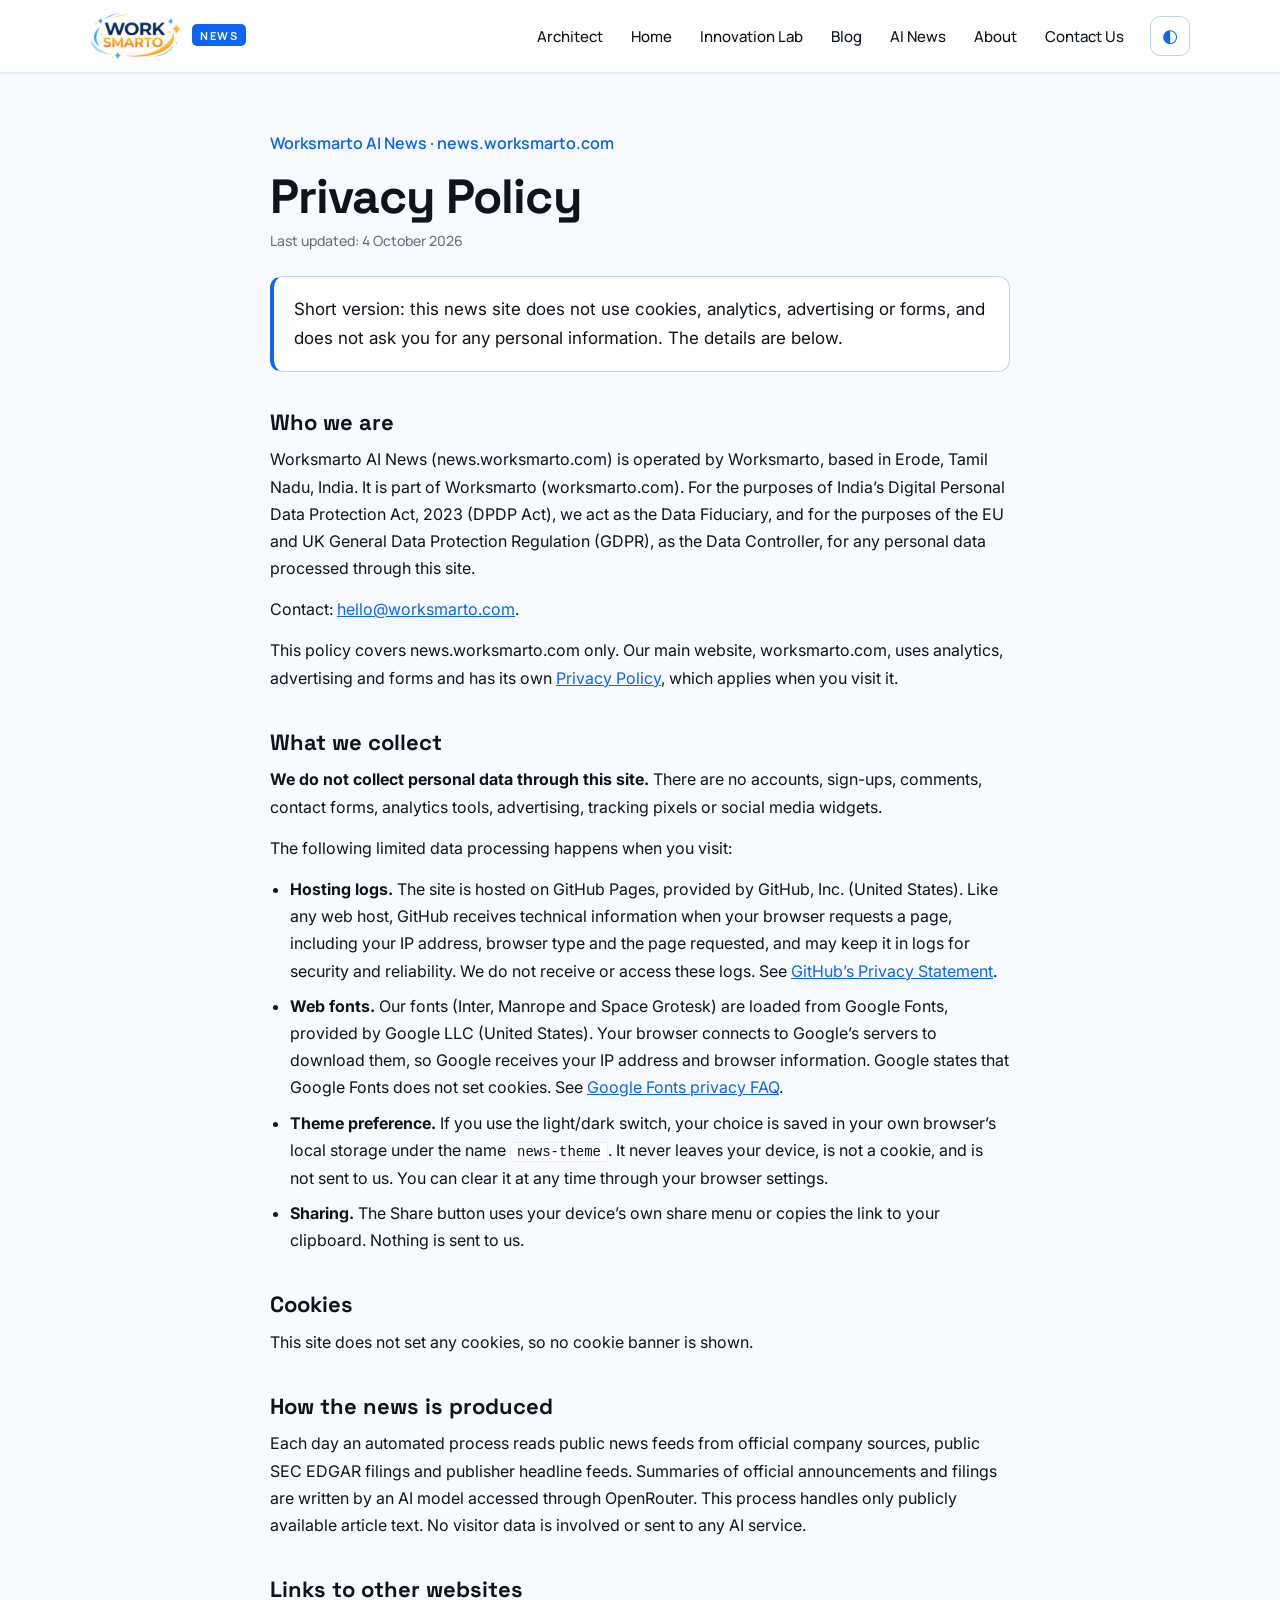
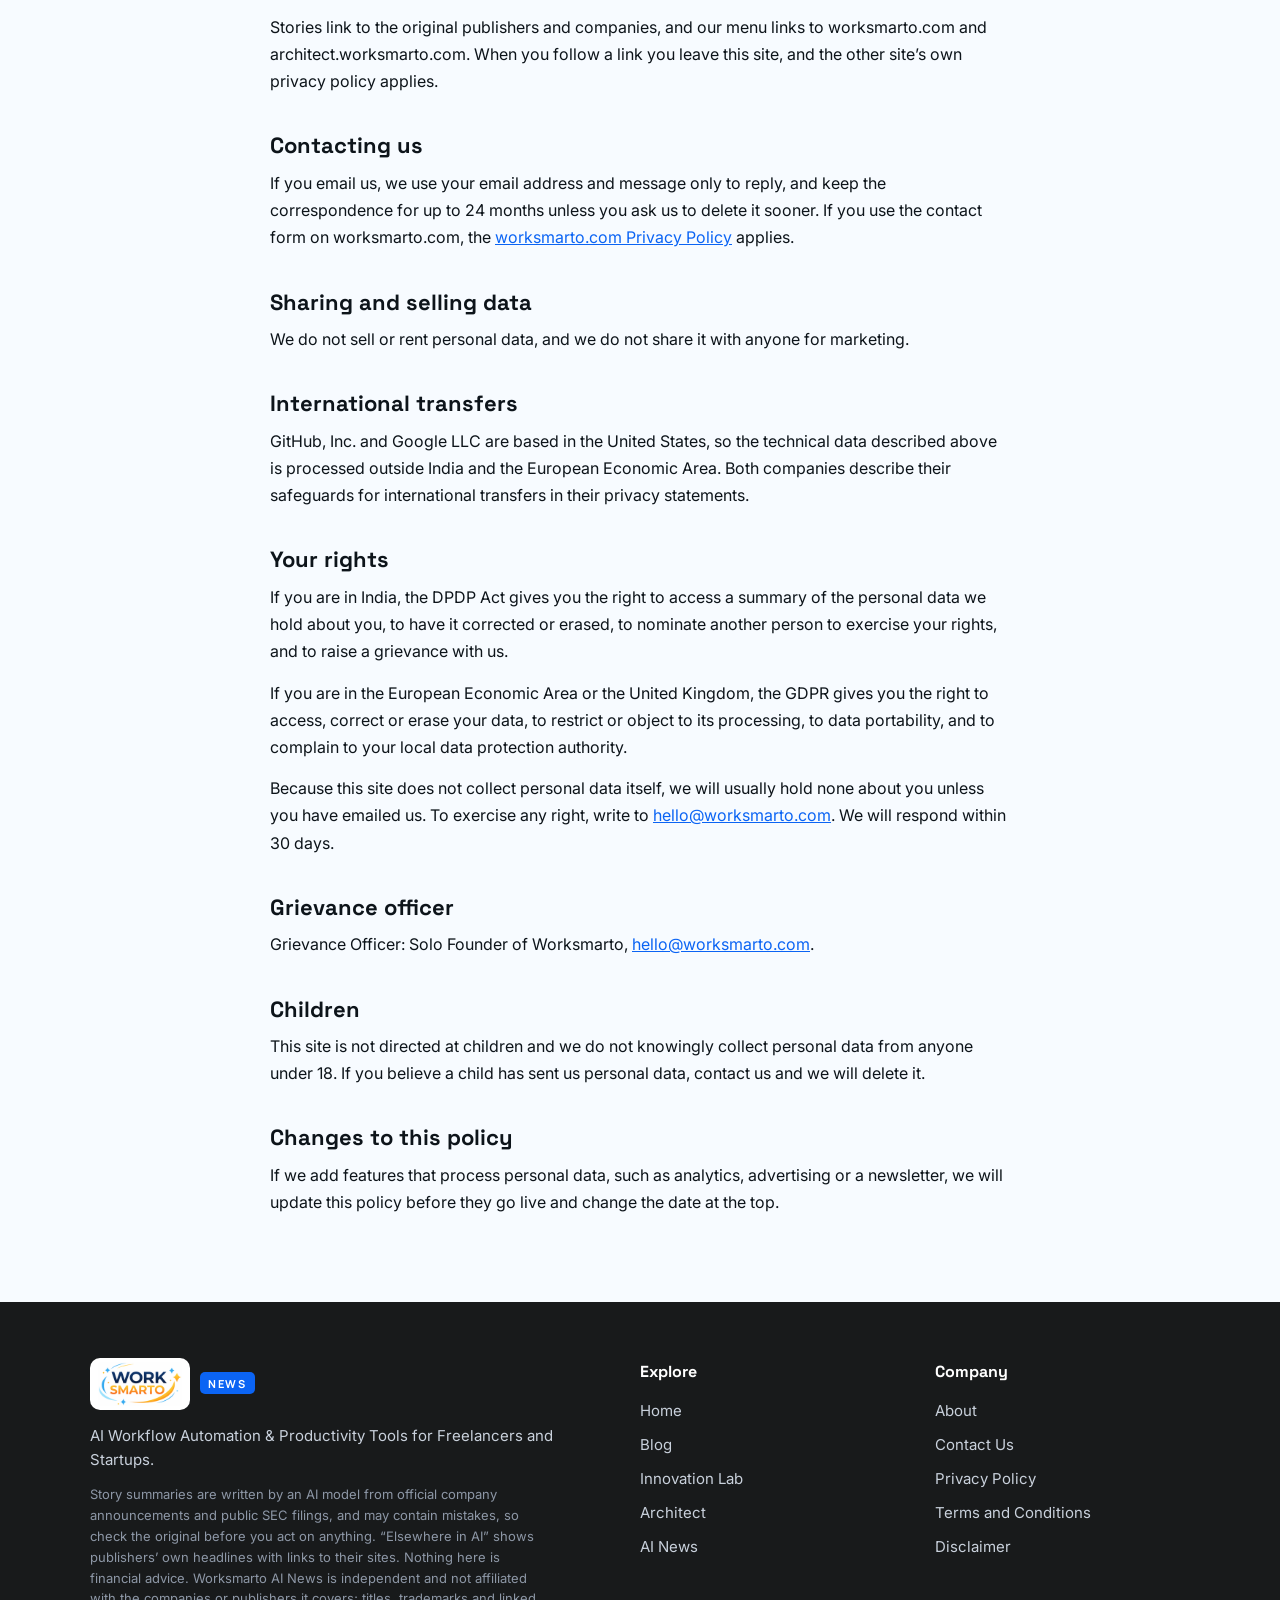
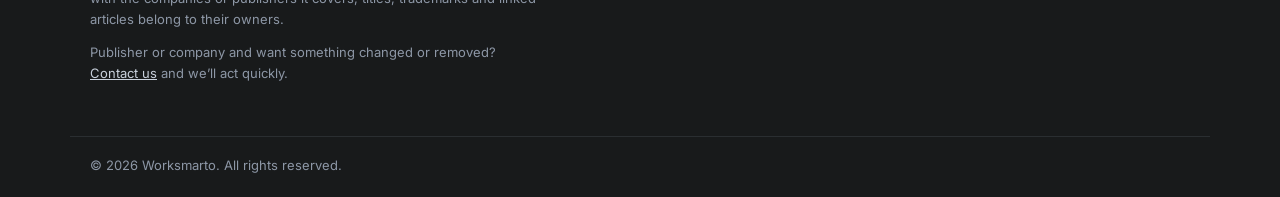
==== privacy.html @ 808a9f5a "Add Privacy Policy and Terms for news.worksmarto.com - privacy.html: site sets no cookies and has no" ====
<!DOCTYPE html>
<html lang="en">
<head>
<meta charset="UTF-8">
<meta name="viewport" content="width=device-width, initial-scale=1, viewport-fit=cover">
<title>Privacy Policy — Worksmarto AI News</title>
<meta name="description" content="How Worksmarto AI News (news.worksmarto.com) handles data: no cookies, no analytics, no advertising.">
<meta name="theme-color" content="#0B64F4">
<link rel="canonical" href="https://news.worksmarto.com/privacy.html">
<link rel="icon" type="image/png" href="assets/logo.png">
<link rel="apple-touch-icon" href="assets/logo.png">
<link rel="preconnect" href="https://fonts.googleapis.com">
<link rel="preconnect" href="https://fonts.gstatic.com" crossorigin>
<link href="https://fonts.googleapis.com/css2?family=Inter:wght@400;500;600&family=Manrope:wght@500;700&family=Space+Grotesk:wght@500;700&display=swap" rel="stylesheet">
<link rel="stylesheet" href="assets/style.css">
</head>
<body>
<a class="skip" href="#content">Skip to content</a>

<header class="top">
  <div class="wrap top-in">
    <a class="logo" href="./" aria-label="Worksmarto AI News home">
      <img class="logo-mark" src="assets/logo-wordmark.png" alt="Worksmarto" width="92" height="48">
      <span class="logo-tag">NEWS</span>
    </a>
    <nav class="nav" id="nav" aria-label="Worksmarto">
      <a href="https://architect.worksmarto.com/">Architect</a>
      <a href="https://worksmarto.com/">Home</a>
      <a href="https://worksmarto.com/innovation-lab/">Innovation Lab</a>
      <a href="https://worksmarto.com/blog/">Blog</a>
      <a href="./">AI News</a>
      <a href="https://worksmarto.com/about/">About</a>
      <a href="https://worksmarto.com/contact-us/">Contact Us</a>
    </nav>
    <button class="icon-btn theme" id="theme" aria-label="Switch colour theme"><span aria-hidden="true">◐</span></button>
    <button class="icon-btn menu" id="menu" aria-label="Open menu" aria-expanded="false" aria-controls="nav"><span aria-hidden="true">☰</span></button>
  </div>
</header>

<main id="content" class="legal-page">
  <div class="wrap legal">
    <p class="eyebrow">Worksmarto AI News · news.worksmarto.com</p>
    <h1>Privacy Policy</h1>
    <p class="updated">Last updated: 4 October 2026</p>

    <p class="lede">Short version: this news site does not use cookies, analytics, advertising or forms, and does not ask you for any personal information. The details are below.</p>

    <h2>Who we are</h2>
    <p>Worksmarto AI News (news.worksmarto.com) is operated by Worksmarto, based in Erode, Tamil Nadu, India. It is part of Worksmarto (worksmarto.com). For the purposes of India’s Digital Personal Data Protection Act, 2023 (DPDP Act), we act as the Data Fiduciary, and for the purposes of the EU and UK General Data Protection Regulation (GDPR), as the Data Controller, for any personal data processed through this site.</p>
    <p>Contact: <a href="mailto:hello@worksmarto.com">hello@worksmarto.com</a>.</p>
    <p>This policy covers news.worksmarto.com only. Our main website, worksmarto.com, uses analytics, advertising and forms and has its own <a href="https://worksmarto.com/privacy-policy/">Privacy Policy</a>, which applies when you visit it.</p>

    <h2>What we collect</h2>
    <p><strong>We do not collect personal data through this site.</strong> There are no accounts, sign-ups, comments, contact forms, analytics tools, advertising, tracking pixels or social media widgets.</p>
    <p>The following limited data processing happens when you visit:</p>
    <ul>
      <li><strong>Hosting logs.</strong> The site is hosted on GitHub Pages, provided by GitHub, Inc. (United States). Like any web host, GitHub receives technical information when your browser requests a page, including your IP address, browser type and the page requested, and may keep it in logs for security and reliability. We do not receive or access these logs. See <a href="https://docs.github.com/en/site-policy/privacy-policies/github-general-privacy-statement" target="_blank" rel="noopener">GitHub’s Privacy Statement</a>.</li>
      <li><strong>Web fonts.</strong> Our fonts (Inter, Manrope and Space Grotesk) are loaded from Google Fonts, provided by Google LLC (United States). Your browser connects to Google’s servers to download them, so Google receives your IP address and browser information. Google states that Google Fonts does not set cookies. See <a href="https://developers.google.com/fonts/faq/privacy" target="_blank" rel="noopener">Google Fonts privacy FAQ</a>.</li>
      <li><strong>Theme preference.</strong> If you use the light/dark switch, your choice is saved in your own browser’s local storage under the name <code>news-theme</code>. It never leaves your device, is not a cookie, and is not sent to us. You can clear it at any time through your browser settings.</li>
      <li><strong>Sharing.</strong> The Share button uses your device’s own share menu or copies the link to your clipboard. Nothing is sent to us.</li>
    </ul>

    <h2>Cookies</h2>
    <p>This site does not set any cookies, so no cookie banner is shown.</p>

    <h2>How the news is produced</h2>
    <p>Each day an automated process reads public news feeds from official company sources, public SEC EDGAR filings and publisher headline feeds. Summaries of official announcements and filings are written by an AI model accessed through OpenRouter. This process handles only publicly available article text. No visitor data is involved or sent to any AI service.</p>

    <h2>Links to other websites</h2>
    <p>Stories link to the original publishers and companies, and our menu links to worksmarto.com and architect.worksmarto.com. When you follow a link you leave this site, and the other site’s own privacy policy applies.</p>

    <h2>Contacting us</h2>
    <p>If you email us, we use your email address and message only to reply, and keep the correspondence for up to 24 months unless you ask us to delete it sooner. If you use the contact form on worksmarto.com, the <a href="https://worksmarto.com/privacy-policy/">worksmarto.com Privacy Policy</a> applies.</p>

    <h2>Sharing and selling data</h2>
    <p>We do not sell or rent personal data, and we do not share it with anyone for marketing.</p>

    <h2>International transfers</h2>
    <p>GitHub, Inc. and Google LLC are based in the United States, so the technical data described above is processed outside India and the European Economic Area. Both companies describe their safeguards for international transfers in their privacy statements.</p>

    <h2>Your rights</h2>
    <p>If you are in India, the DPDP Act gives you the right to access a summary of the personal data we hold about you, to have it corrected or erased, to nominate another person to exercise your rights, and to raise a grievance with us.</p>
    <p>If you are in the European Economic Area or the United Kingdom, the GDPR gives you the right to access, correct or erase your data, to restrict or object to its processing, to data portability, and to complain to your local data protection authority.</p>
    <p>Because this site does not collect personal data itself, we will usually hold none about you unless you have emailed us. To exercise any right, write to <a href="mailto:hello@worksmarto.com">hello@worksmarto.com</a>. We will respond within 30 days.</p>

    <h2>Grievance officer</h2>
    <p>Grievance Officer: Solo Founder of Worksmarto, <a href="mailto:hello@worksmarto.com">hello@worksmarto.com</a>.</p>

    <h2>Children</h2>
    <p>This site is not directed at children and we do not knowingly collect personal data from anyone under 18. If you believe a child has sent us personal data, contact us and we will delete it.</p>

    <h2>Changes to this policy</h2>
    <p>If we add features that process personal data, such as analytics, advertising or a newsletter, we will update this policy before they go live and change the date at the top.</p>
  </div>
</main>

<footer class="foot">
  <div class="wrap foot-in">
    <div>
      <a class="logo light" href="https://worksmarto.com/">
        <img class="logo-mark" src="assets/logo-wordmark.png" alt="Worksmarto" width="92" height="48">
        <span class="logo-tag">NEWS</span>
      </a>
      <p>AI Workflow Automation &amp; Productivity Tools for Freelancers and Startups.</p>
      <p class="dim">Story summaries are written by an AI model from official company announcements and public SEC filings, and may contain mistakes, so check the original before you act on anything. “Elsewhere in AI” shows publishers’ own headlines with links to their sites. Nothing here is financial advice. Worksmarto AI News is independent and not affiliated with the companies or publishers it covers; titles, trademarks and linked articles belong to their owners.</p>
      <p class="dim">Publisher or company and want something changed or removed? <a href="https://worksmarto.com/contact-us/">Contact us</a> and we’ll act quickly.</p>
      <p class="dim" id="modelNote"></p>
    </div>
    <nav aria-label="Explore">
      <h3>Explore</h3>
      <a href="https://worksmarto.com/">Home</a>
      <a href="https://worksmarto.com/blog/">Blog</a>
      <a href="https://worksmarto.com/innovation-lab/">Innovation Lab</a>
      <a href="https://architect.worksmarto.com/">Architect</a>
      <a href="./">AI News</a>
    </nav>
    <nav aria-label="Company">
      <h3>Company</h3>
      <a href="https://worksmarto.com/about/">About</a>
      <a href="https://worksmarto.com/contact-us/">Contact Us</a>
      <a href="privacy.html">Privacy Policy</a>
      <a href="terms.html">Terms and Conditions</a>
      <a href="https://worksmarto.com/disclaimer/">Disclaimer</a>
    </nav>
  </div>
  <div class="wrap foot-base">© <span id="year">2026</span> Worksmarto. All rights reserved.</div>
</footer>

<script src="assets/site.js" defer></script>
</body>
</html>
---- assets/style.css ----
/* Worksmarto AI News — styled to match worksmarto.com (Elementor kit + home page tokens) */
:root{
  --bg:#FFFFFF; --band:#F7FBFF; --surface:#FFFFFF; --ink:#0D141A; --title:#14181F; --muted:#6A7181;
  --line:#E6ECF5; --line-strong:#BFD2F4; --field:#B8C0CC;
  --blue:#0B64F4; --blue-dark:#0950C4; --blue-soft:#E8F0FE; --dark:#181A1B;
  --new:#0F9F72; --new-soft:#DDF5EC;
  --s-models:#0B64F4; --s-products:#0F9F72; --s-companies:#B7791F; --s-stocks:#16A34A; --s-research:#7B3FD9; --s-policy:#D9480F; --s-you:#E11D74;
  --hot:#E8590C; --hot-soft:#FFF1E8;
  --shadow:0 10px 20px rgba(0,0,0,.08);
  --head:'Space Grotesk',sans-serif;
  --body:'Inter',system-ui,-apple-system,'Segoe UI',Roboto,sans-serif;
  --ui:'Manrope','Inter',system-ui,sans-serif;
  box-sizing:border-box;
}
@media (prefers-color-scheme:dark){
  :root:not([data-theme="light"]){
    --bg:#0D141A; --band:#111A22; --surface:#181A1B; --ink:#F1F5FA; --title:#F1F5FA; --muted:#A3ACBC;
    --line:#26303B; --line-strong:#2F4B78; --field:#3A4554;
    --blue:#4C8DF8; --blue-dark:#6FA3FA; --blue-soft:#14284A; --new:#3DD6A3; --new-soft:#10332A;
    --s-models:#4C8DF8; --s-products:#3DD6A3; --s-companies:#E5B45A; --s-stocks:#4ADE80; --s-research:#B98AF0; --s-policy:#FF8A5B; --s-you:#F472B6;
    --hot:#FF8A4C; --hot-soft:#3A2214;
    --shadow:0 10px 20px rgba(0,0,0,.35);
  }
}
:root[data-theme="dark"]{
  --bg:#0D141A; --band:#111A22; --surface:#181A1B; --ink:#F1F5FA; --title:#F1F5FA; --muted:#A3ACBC;
  --line:#26303B; --line-strong:#2F4B78; --field:#3A4554;
  --blue:#4C8DF8; --blue-dark:#6FA3FA; --blue-soft:#14284A; --new:#3DD6A3; --new-soft:#10332A;
  --s-models:#4C8DF8; --s-products:#3DD6A3; --s-companies:#E5B45A; --s-stocks:#4ADE80; --s-research:#B98AF0; --s-policy:#FF8A5B; --s-you:#F472B6;
  --hot:#FF8A4C; --hot-soft:#3A2214;
  --shadow:0 10px 20px rgba(0,0,0,.35);
}
html{scroll-padding-top:84px;-webkit-text-size-adjust:100%}
*,*::before,*::after{box-sizing:inherit}
body{margin:0;background:var(--bg);color:var(--ink);font:400 16px/1.6 var(--body);padding-bottom:env(safe-area-inset-bottom,0px)}
a{color:inherit}
button,input{font:inherit;color:inherit}
h1,h2,h3{font-family:var(--head);color:var(--ink)}
:focus-visible{outline:3px solid var(--blue);outline-offset:3px;border-radius:6px}
.wrap{max-width:1140px;margin:0 auto;padding:0 20px}
.sr{position:absolute;width:1px;height:1px;overflow:hidden;clip:rect(0 0 0 0)}
.skip{position:absolute;left:-999px}.skip:focus{left:16px;top:16px;z-index:99;background:var(--surface);padding:8px 12px}

/* Header — mirrors worksmarto.com nav */
.top{position:sticky;top:0;z-index:20;background:color-mix(in srgb,var(--bg) 92%,transparent);backdrop-filter:blur(12px);-webkit-backdrop-filter:blur(12px);border-bottom:1px solid var(--line);padding-top:env(safe-area-inset-top,0px)}
.top-in{display:flex;align-items:center;gap:14px;height:72px}
.logo{display:inline-flex;align-items:center;gap:10px;text-decoration:none;color:var(--ink)}
.logo-mark{height:48px;width:auto;display:block;border-radius:8px}
.logo-tag{font:700 11px/1 var(--ui);letter-spacing:.14em;color:#fff;background:var(--blue);padding:6px 8px 5px;border-radius:5px;transform:translateY(-1px)}
.nav{display:flex;gap:4px;margin-left:auto;align-items:center}
.nav a{font:500 15px/1 var(--ui);text-decoration:none;color:var(--ink);padding:10px 12px;border-radius:6px}
.nav a:hover{color:var(--blue)}
.nav a[aria-current="page"]{color:var(--blue)}
.icon-btn{border:1px solid var(--line-strong);background:var(--surface);width:40px;height:40px;border-radius:10px;cursor:pointer;font-size:18px;flex:none;color:var(--blue)}
.menu{display:none}

/* Hero / lead story — worksmarto.com hero type scale */
.hero{padding:64px 0 48px}
.eyebrow{font:600 14px/1.4 var(--ui);color:var(--blue);margin:0 0 18px}
.eyebrow #stamp{color:var(--muted);font-weight:500}
.eyebrow #stamp b{color:var(--ink);font-weight:700}
.lead{display:grid;grid-template-columns:minmax(0,1.7fr) minmax(0,1fr);gap:40px;align-items:end}
.lead-kicker{display:flex;flex-wrap:wrap;gap:10px;align-items:center;font:500 14px/1 var(--ui);color:var(--muted);margin:0 0 16px}
.new{background:var(--new-soft);color:var(--new);font:700 12px/1 var(--ui);padding:6px 10px;border-radius:6px}
.lead h1{font:700 clamp(32px,5vw,56px)/1.1 var(--head);letter-spacing:-.02em;margin:0 0 18px;text-wrap:balance}
.lead h1.long{font-size:clamp(28px,3.6vw,42px);line-height:1.15}
.lead h1 a{text-decoration:none}
.lead h1 a:hover{color:var(--blue)}
.lead .sum{font:400 20px/28px var(--body);color:var(--muted);max-width:60ch;margin:0}
.why{background:var(--surface);border:1px solid var(--line-strong);border-radius:12px;padding:24px;box-shadow:var(--shadow)}
.why h2{font:700 13px/1 var(--ui);color:var(--blue);margin:0 0 10px;text-transform:uppercase;letter-spacing:.06em}
.why p{margin:0 0 18px;font-size:17px;color:var(--ink)}

/* Buttons — primary: #0B64F4 / 6px radius; outline: white, #BFD2F4 border, 10px radius */
.btn{display:inline-flex;align-items:center;gap:8px;background:var(--blue);color:#fff;text-decoration:none;font:500 16px/1 var(--body);padding:14px 32px;border-radius:6px;border:0;cursor:pointer;transition:background .2s}
.btn:hover{background:var(--blue-dark)}
.btn-outline{background:var(--surface);color:var(--blue);border:1px solid var(--line-strong);border-radius:10px;font-weight:600;font-size:15px;padding:14px 26px}
.btn-outline:hover{background:var(--blue-soft)}

/* Light-blue band, as used for worksmarto.com content sections */
.band{background:var(--band);padding:48px 0 64px;border-top:1px solid var(--line)}
.section-head h2,.pulse h2{font:700 30px/36px var(--head);margin:0}
.section-head{margin:40px 0 18px}

/* Pulse strip */
.pulse{background:var(--surface);border:1px solid var(--line);border-radius:12px;padding:20px 22px 16px}
.pulse-head{display:flex;justify-content:space-between;align-items:baseline}
.pulse h2{font-size:20px;line-height:1.2}
#pulseSvg{display:block;width:100%;height:90px;margin-top:8px;overflow:visible}
#pulseSvg .base{fill:none;stroke:var(--line);stroke-width:1}
#pulseSvg .beat{fill:none;stroke:var(--blue);stroke-width:2.2;stroke-linejoin:round;stroke-linecap:round;vector-effect:non-scaling-stroke}
.pulse-days{position:relative;height:0}
.dayhit{position:absolute;top:-98px;height:98px;background:transparent;border:0;cursor:pointer;padding:0}
.dayhit:hover,.dayhit[aria-pressed="true"]{background:color-mix(in srgb,var(--blue) 12%,transparent);border-radius:6px}
.dayhit:disabled{cursor:default}
.dayhit:disabled:hover{background:transparent}
.link{border:0;background:none;color:var(--blue);font:700 14px/1 var(--ui);cursor:pointer;padding:0}

/* Tools */
.tools{display:flex;flex-wrap:wrap;gap:12px;align-items:center;margin-bottom:8px}
.search{flex:1 1 260px}
.search input{width:100%;background:var(--surface);border:1px solid var(--field);border-radius:10px;padding:12px 16px;font-size:15px}
.search input:focus{border-color:var(--blue);outline:none;box-shadow:0 0 0 3px var(--blue-soft)}
.chips{display:flex;gap:8px;flex-wrap:wrap}
.chip{border:1px solid var(--line-strong);background:var(--surface);border-radius:10px;padding:9px 14px;font:600 14px/1 var(--ui);cursor:pointer;display:inline-flex;align-items:center;gap:7px;color:var(--ink)}
.chip i{width:8px;height:8px;border-radius:50%;background:var(--dot,var(--muted))}
.chip:hover{border-color:var(--blue)}
.chip[aria-pressed="true"]{background:var(--blue);color:#fff;border-color:var(--blue)}
.chip[aria-pressed="true"] i{background:#fff}

/* Feed — cards match worksmarto.com post/category cards */
.feed{padding:12px 0 0}
.day{display:grid;grid-template-columns:150px minmax(0,1fr);gap:28px;padding:24px 0;border-top:1px solid var(--line)}
.day:first-child{border-top:0}
.day-label{position:sticky;top:96px;align-self:start}
.day-label b{font:700 26px/1.1 var(--head);display:block}
.day-label span{color:var(--muted);font-size:14px}
.stories{display:grid;grid-template-columns:repeat(auto-fill,minmax(300px,1fr));gap:24px}
.story{background:var(--surface);border:1px solid var(--line);border-radius:12px;padding:24px;display:flex;flex-direction:column;transition:transform .3s,box-shadow .3s}
.story:hover{transform:translateY(-5px);box-shadow:var(--shadow)}
.story-meta{display:flex;flex-wrap:wrap;gap:10px;align-items:center;font-size:13px;color:var(--muted);margin-bottom:10px}
.cat{display:inline-flex;align-items:center;gap:6px;font:700 13px/1 var(--ui);color:var(--dot)}
.cat i{width:8px;height:8px;border-radius:50%;background:var(--dot)}
.story h3{font:700 22px/25px var(--head);color:var(--title);margin:0 0 10px;letter-spacing:-.01em;text-wrap:balance}
.story h3 a{text-decoration:none}
.story h3 a:hover{color:var(--blue)}
.story p{margin:0;color:var(--muted);font-size:15px;line-height:1.6}
.story .w{margin-top:12px;padding:12px 14px;background:var(--band);border-radius:8px;font-size:14px;color:var(--ink)}
.story .w b{color:var(--blue)}
.tags{display:flex;flex-wrap:wrap;gap:6px;margin-top:auto;padding-top:16px}
.story-foot{display:flex;gap:8px;align-items:center;justify-content:space-between;padding-top:14px;margin-top:14px;border-top:1px solid var(--line)}
.tag{font-size:12px;color:var(--muted);background:var(--band);border:1px solid var(--line);border-radius:6px;padding:2px 8px}
.more{font:600 14px/1 var(--body);color:var(--ink);text-decoration:none}
.more:hover{color:var(--blue)}
.share{border:1px solid var(--line-strong);background:transparent;color:var(--blue);border-radius:6px;padding:6px 12px;font:600 13px/1 var(--ui);cursor:pointer}
.empty{background:var(--surface);border:1px dashed var(--line-strong);border-radius:12px;padding:36px;text-align:center;color:var(--muted)}
.empty h3{font-size:24px;margin:0 0 6px}
.skel{height:140px;border-radius:12px;background:linear-gradient(90deg,var(--surface),var(--line),var(--surface));background-size:200% 100%;animation:sh 1.4s infinite}
@keyframes sh{to{background-position:-200% 0}}

/* CTA */
.cta{padding:64px 0}
.cta-in{display:flex;flex-wrap:wrap;gap:24px;align-items:center;justify-content:space-between}
.cta h2{font:700 30px/36px var(--head);margin:0 0 8px}
.cta p{margin:0;color:var(--muted);font-size:18px;max-width:52ch}
.cta-btns{display:flex;gap:10px;flex-wrap:wrap}

/* Footer — dark section (#181A1B, kit "Color 2") */
.foot{background:#181A1B;color:#C9D1DC;padding:56px 0 0;font-size:15px}
.foot-in{display:grid;grid-template-columns:2fr 1fr 1fr;gap:40px}
.foot .logo.light{color:#fff;margin-bottom:14px}
.foot .logo .logo-mark{background:#fff;border-radius:10px;padding:4px 8px;height:52px}
.foot p{margin:0 0 12px;max-width:56ch}
.foot .dim{color:#8D97A6;font-size:13px}
.foot h3{color:#fff;font:700 16px/1 var(--head);margin:6px 0 14px}
.foot nav a{display:block;color:#C9D1DC;text-decoration:none;padding:5px 0}
.foot nav a:hover{color:#fff}
.foot-base{border-top:1px solid #2A2E31;margin-top:40px;padding-top:18px;padding-bottom:22px;color:#8D97A6;font-size:13px}

.toast{position:fixed;left:50%;bottom:calc(24px + env(safe-area-inset-bottom,0px));transform:translate(-50%,16px);background:var(--ink);color:var(--bg);padding:10px 16px;border-radius:10px;font:700 14px/1 var(--ui);opacity:0;transition:.2s;pointer-events:none}
.toast.on{opacity:1;transform:translate(-50%,0)}

@media (max-width:1024px){
  .menu{display:inline-block}
  .nav{display:none;position:absolute;top:100%;left:0;right:0;flex-direction:column;align-items:stretch;gap:0;background:var(--bg);border-bottom:1px solid var(--line);padding:8px 20px 16px;box-shadow:var(--shadow)}
  .nav.open{display:flex}
  .nav a{padding:12px 4px;border-bottom:1px solid var(--line);border-radius:0}
  .theme{margin-left:auto}
}
@media (max-width:767px){
  .top-in{height:64px}
  .logo-mark{height:40px}
  .hero{padding:32px 0 28px}
  .lead{grid-template-columns:1fr;gap:24px}
  .lead .sum{font-size:16px;line-height:24px}
  .band{padding:28px 0 40px}
  .section-head h2,.cta h2{font-size:1.9rem;line-height:1.2}
  .day{grid-template-columns:1fr;gap:12px}
  .day-label{position:static;display:flex;gap:10px;align-items:baseline}
  .day-label b{font-size:22px}
  .stories{grid-template-columns:1fr}
  .story{padding:18px}
  .foot-in{grid-template-columns:1fr 1fr}
  .foot-in>div:first-child{grid-column:1/-1}
}
@media (prefers-reduced-motion:reduce){.skel{animation:none}.toast{transition:none}.story{transition:none}.story:hover{transform:none}}

/* ---- v2: brief, hooks, impact, takeaways, scroll reveal ---- */
.kicker-label{font:700 12px/1 var(--ui);letter-spacing:.12em;text-transform:uppercase;color:var(--muted);margin:36px 0 14px}
.brief{background:linear-gradient(135deg,var(--blue) 0%,#0950C4 100%);color:#fff;border-radius:16px;padding:26px 28px;box-shadow:0 14px 30px rgba(11,100,244,.22)}
.brief-head{display:flex;flex-wrap:wrap;gap:10px;align-items:center;justify-content:space-between;margin-bottom:8px}
.brief-label{font:700 12px/1 var(--ui);letter-spacing:.12em;text-transform:uppercase;background:rgba(255,255,255,.18);padding:7px 10px;border-radius:6px}
.brief-date{font:500 14px/1 var(--ui);opacity:.85}
.brief h2{color:#fff;font:700 26px/1.2 var(--head);margin:10px 0 14px;letter-spacing:-.01em}
.brief ol{margin:0;padding:0;list-style:none;counter-reset:b;display:grid;gap:10px}
.brief li{counter-increment:b;display:grid;grid-template-columns:30px 1fr;gap:10px;font-size:16px;line-height:1.5}
.brief li::before{content:counter(b);font:700 14px/30px var(--head);text-align:center;width:30px;height:30px;border-radius:50%;background:#fff;color:var(--blue)}
.lead-hook{font:600 19px/1.4 var(--head);color:var(--blue);margin:0 0 10px}
.impact{display:inline-flex;align-items:center;gap:6px;font:700 12px/1 var(--ui);padding:6px 9px;border-radius:6px;background:var(--band);color:var(--muted);border:1px solid var(--line)}
.impact-big{background:var(--hot-soft);color:var(--hot);border-color:transparent}
.impact-notable{background:var(--blue-soft);color:var(--blue);border-color:transparent}
.sec{display:inline-flex;align-items:center;gap:6px;font:700 13px/1 var(--ui);color:var(--dot)}
.sec i{width:8px;height:8px;border-radius:50%;background:var(--dot)}
.take{display:flex;gap:10px;align-items:baseline;margin:12px 0 0;font-size:14px;line-height:1.5;color:var(--ink)}
.take span{flex:none;font:700 11px/1 var(--ui);letter-spacing:.08em;text-transform:uppercase;color:#fff;background:var(--ink);padding:5px 7px;border-radius:5px;transform:translateY(-1px)}
.story .take{color:var(--ink)}
.why .take{margin:0 0 18px;font-size:16px}
.story-top{display:flex;gap:8px;align-items:center;margin-bottom:12px}
.story .story-meta{margin-bottom:12px}
.story .hook{font:600 18px/1.35 var(--head);color:var(--blue);margin:0 0 8px;letter-spacing:-.005em}
.story h3{font-size:19px;line-height:1.3}
.story .sum{margin:0}
.nfa{margin:10px 0 0 !important;font-size:12px !important;color:var(--muted)}
.tag.ticker{color:var(--s-stocks);border-color:color-mix(in srgb,var(--s-stocks) 40%,transparent);font-weight:700}
.tag.co{color:var(--ink);font-weight:600}
.mins{font-size:12px;color:var(--muted);margin-left:auto;margin-right:4px}
.story.is-big{border-color:color-mix(in srgb,var(--hot) 35%,var(--line));box-shadow:0 0 0 3px color-mix(in srgb,var(--hot) 10%,transparent)}
.chip .n{font:600 11px/1 var(--ui);background:var(--band);color:var(--muted);padding:3px 6px;border-radius:5px;margin-left:2px}
.chip[aria-pressed="true"] .n{background:rgba(255,255,255,.2);color:#fff}
.section-head p{margin:6px 0 0;color:var(--muted)}
.pulse{margin-top:40px}

/* Smooth slide-up, one by one (delay set in app.js) */
.reveal{opacity:0;transform:translateY(28px);transition:opacity .6s ease,transform .6s cubic-bezier(.2,.7,.2,1),box-shadow .3s}
.reveal.in{opacity:1;transform:none}
.story.reveal.in:hover{transform:translateY(-5px)}
@media (prefers-reduced-motion:reduce){.reveal{opacity:1;transform:none;transition:none}}
@media (max-width:767px){
  .brief{padding:20px}
  .brief h2{font-size:21px}
  .lead-hook{font-size:17px}
  .kicker-label{margin-top:28px}
}

/* Elsewhere in AI: plain headline list */
.elsewhere{margin-top:48px}
.elsewhere-list{list-style:none;margin:0;padding:0;display:grid;grid-template-columns:repeat(2,minmax(0,1fr));gap:12px}
.elsewhere-list a{display:grid;grid-template-columns:1fr auto;gap:4px 12px;align-items:center;text-decoration:none;background:var(--surface);border:1px solid var(--line);border-radius:12px;padding:14px 18px;transition:border-color .2s,transform .2s}
.elsewhere-list a:hover{border-color:var(--blue);transform:translateY(-2px)}
.h-src{grid-column:1;font:600 12px/1.3 var(--ui);color:var(--muted)}
.h-title{grid-column:1;font:600 16px/1.35 var(--head);color:var(--title)}
.h-go{grid-column:2;grid-row:1/3;color:var(--blue);font-weight:700}
.foot .dim a{color:#C9D1DC}
@media (max-width:767px){.elsewhere-list{grid-template-columns:1fr}}

/* Legal pages */
.legal-page{background:var(--band);border-top:1px solid var(--line);padding:56px 0 72px}
.legal{max-width:780px}
.legal h1{font:700 clamp(34px,5vw,48px)/1.1 var(--head);margin:0 0 10px;letter-spacing:-.02em}
.legal .updated{color:var(--muted);font:500 14px/1 var(--ui);margin:0 0 28px}
.legal .lede{background:var(--surface);border:1px solid var(--line-strong);border-left:4px solid var(--blue);border-radius:12px;padding:18px 20px;font-size:17px;color:var(--ink)}
.legal h2{font:700 22px/1.3 var(--head);margin:36px 0 10px}
.legal p,.legal li{color:var(--ink);font-size:16px;line-height:1.7}
.legal p{margin:0 0 14px}
.legal ul{padding-left:20px;margin:0 0 14px}
.legal li{margin-bottom:8px}
.legal a{color:var(--blue)}
.legal code{background:var(--surface);border:1px solid var(--line);border-radius:5px;padding:1px 6px;font-size:14px}
.legal .eyebrow{color:var(--blue)}
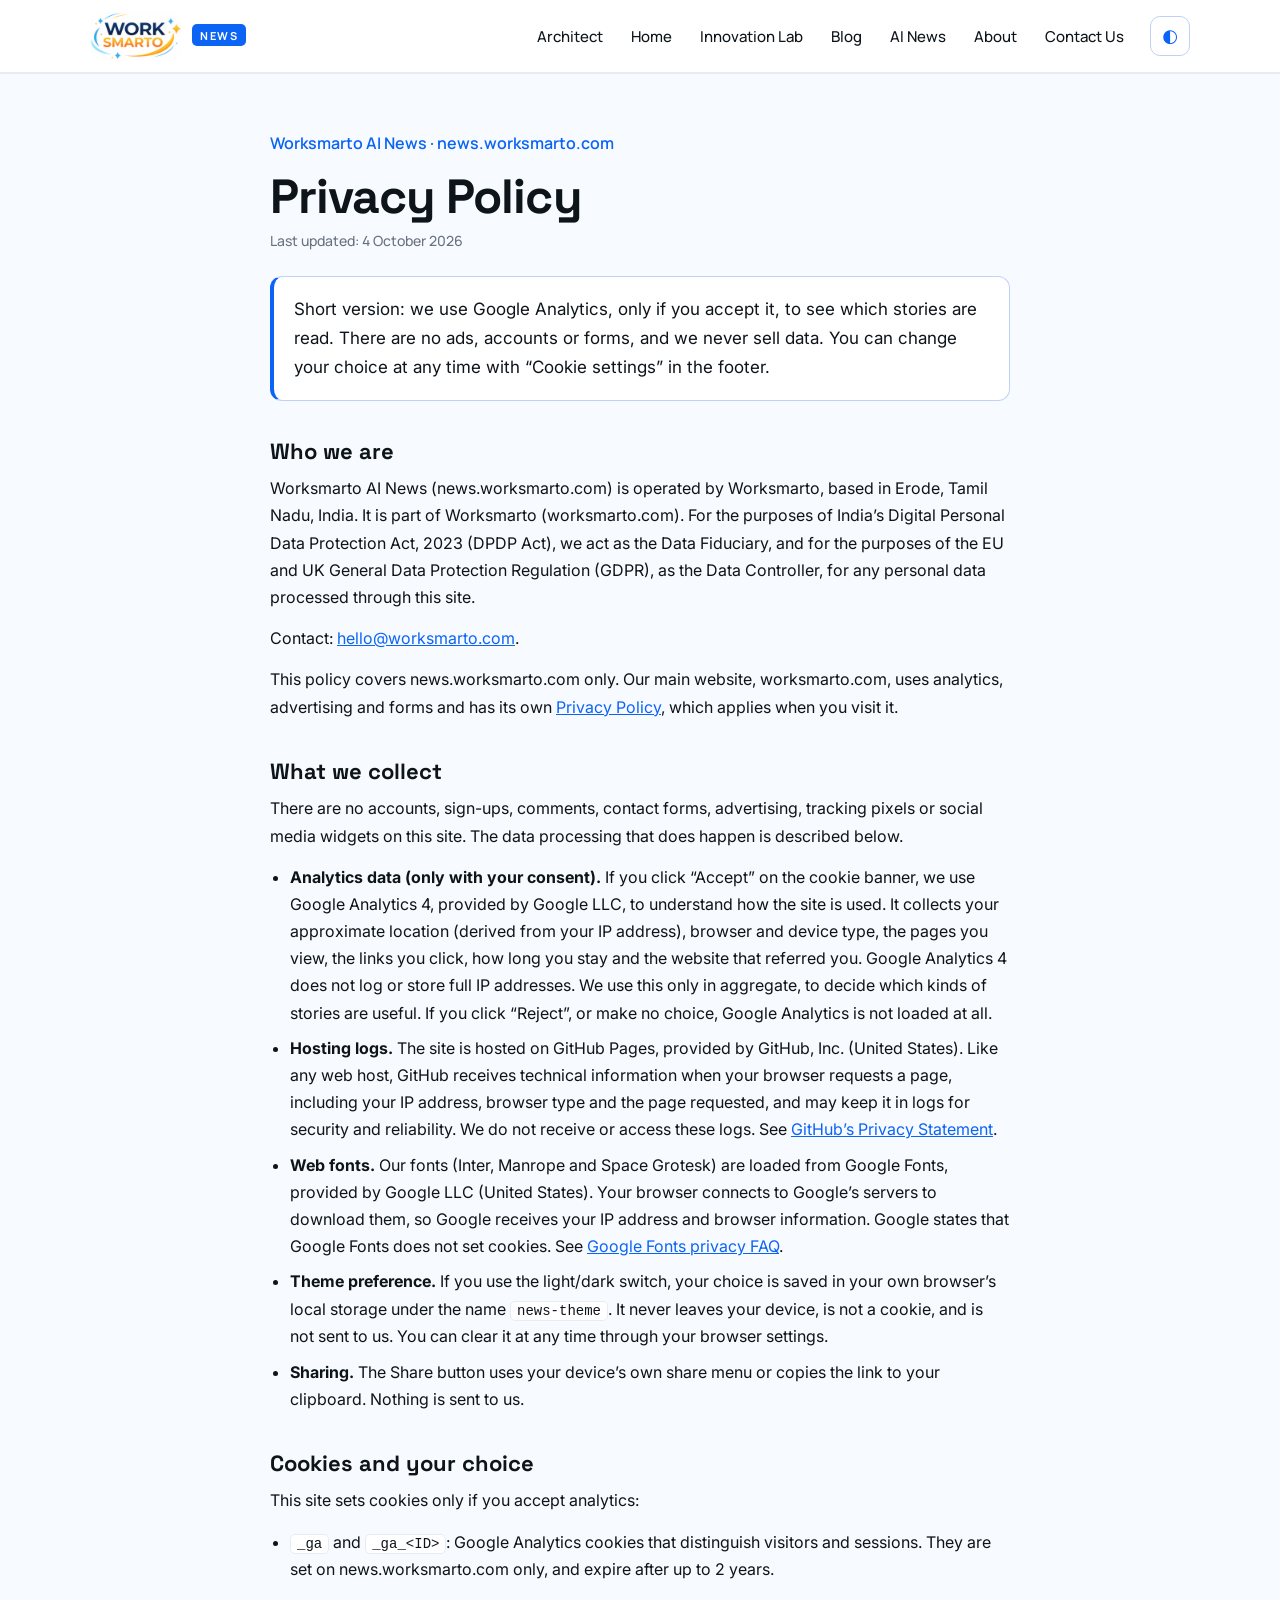
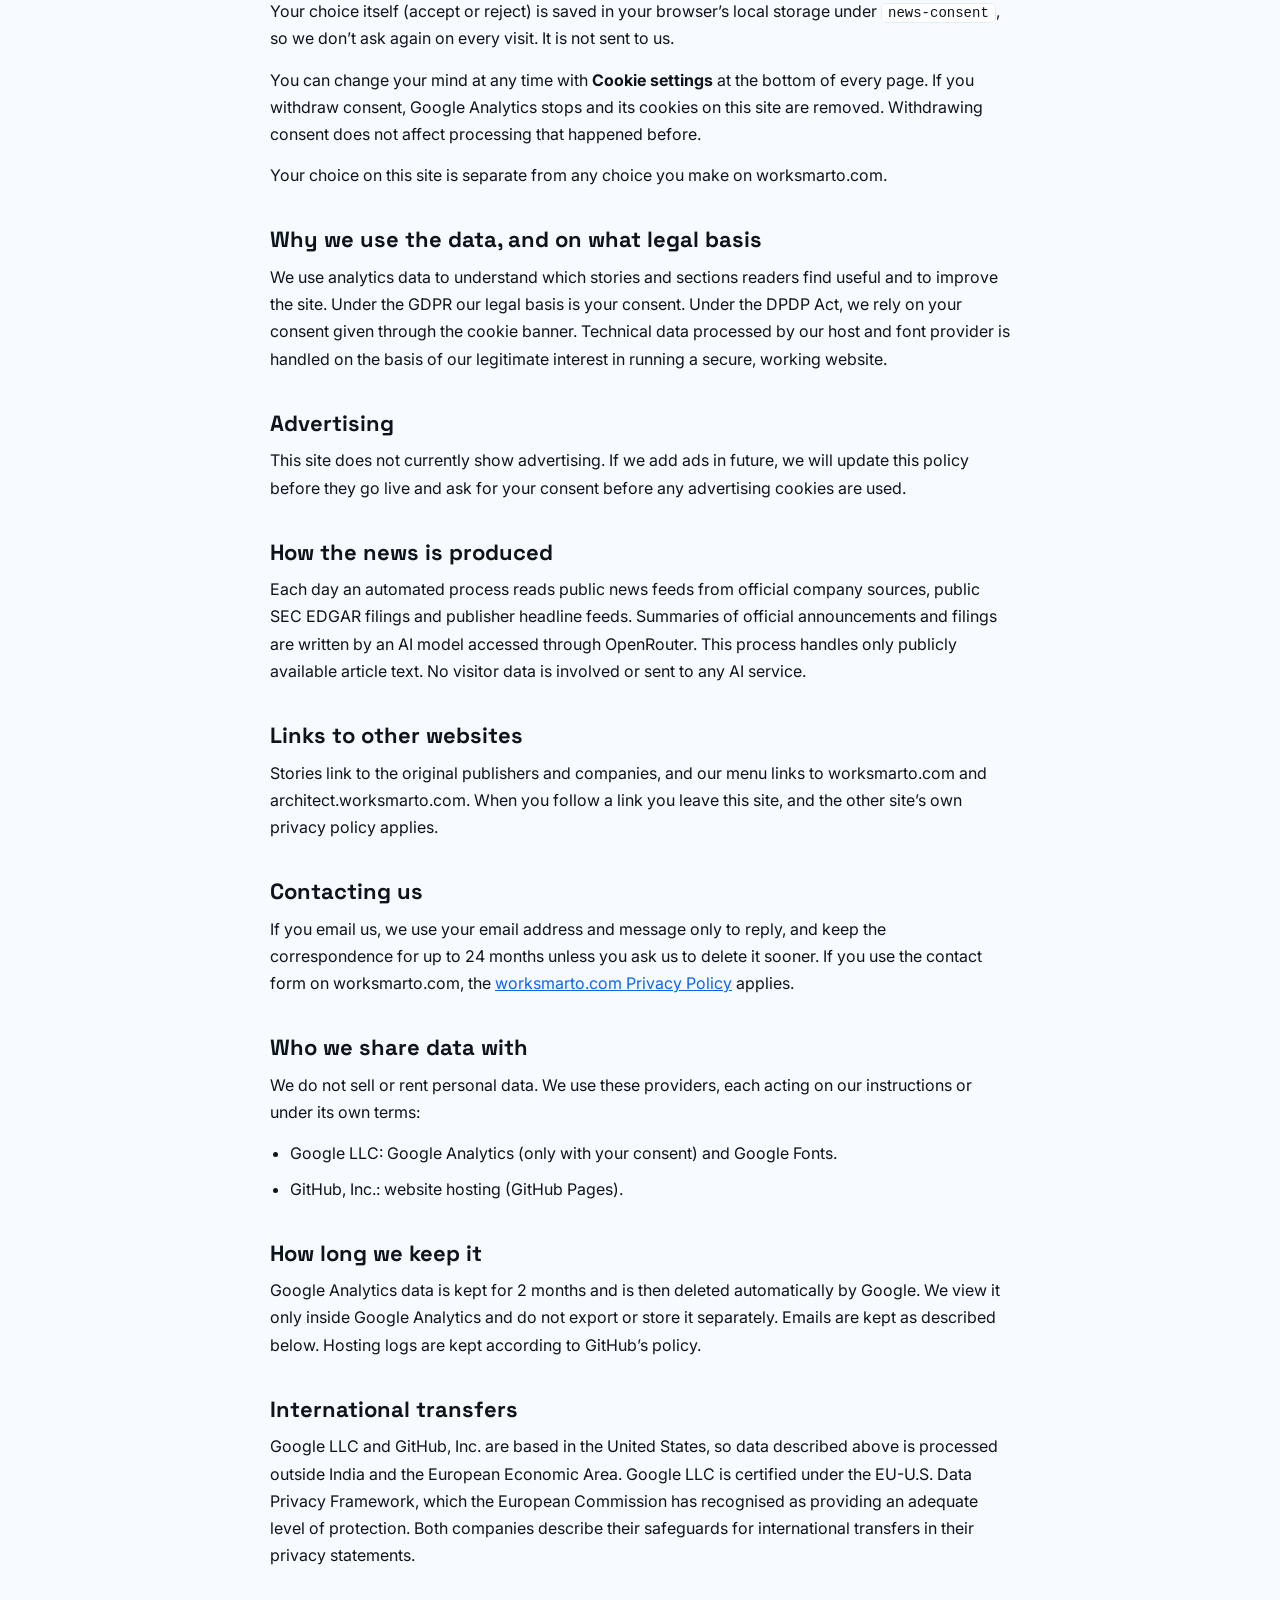
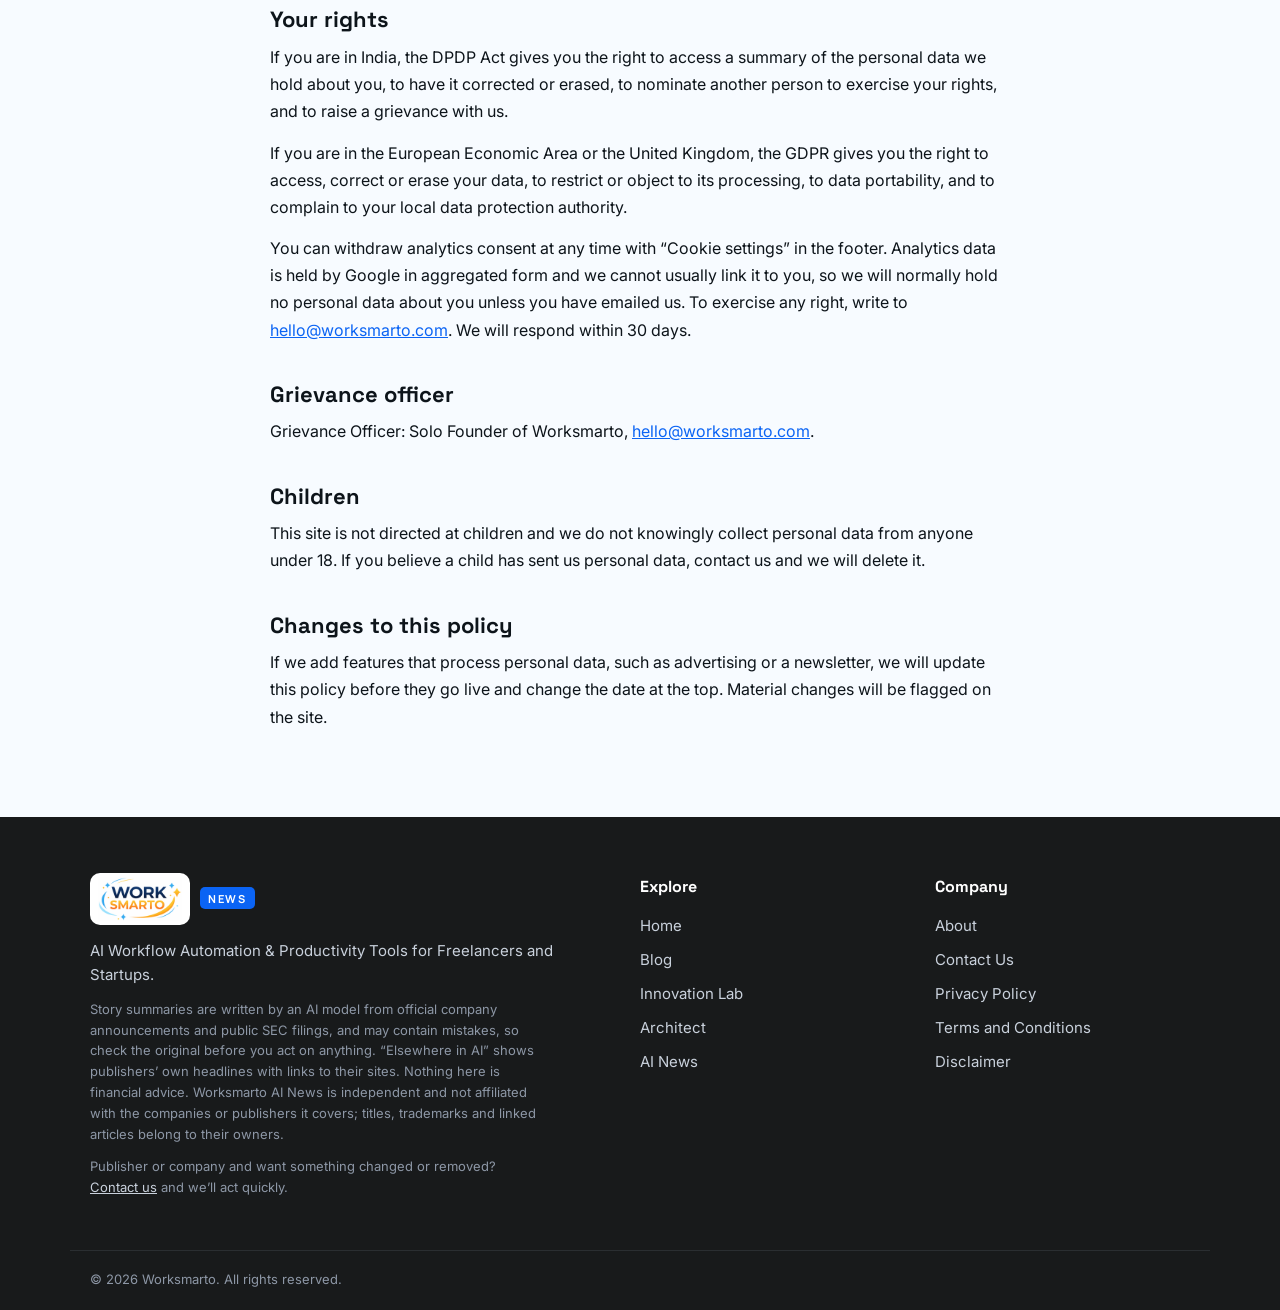
==== commit 8e4daf55: "Add consent-based Google Analytics and update the Privacy Policy - assets/site.js: GA4 loads only af" ====
--- a/privacy.html
+++ b/privacy.html
@@ -43,7 +43,7 @@
     <h1>Privacy Policy</h1>
     <p class="updated">Last updated: 4 October 2026</p>
 
-    <p class="lede">Short version: this news site does not use cookies, analytics, advertising or forms, and does not ask you for any personal information. The details are below.</p>
+    <p class="lede">Short version: we use Google Analytics, only if you accept it, to see which stories are read. There are no ads, accounts or forms, and we never sell data. You can change your choice at any time with “Cookie settings” in the footer.</p>
 
     <h2>Who we are</h2>
     <p>Worksmarto AI News (news.worksmarto.com) is operated by Worksmarto, based in Erode, Tamil Nadu, India. It is part of Worksmarto (worksmarto.com). For the purposes of India’s Digital Personal Data Protection Act, 2023 (DPDP Act), we act as the Data Fiduciary, and for the purposes of the EU and UK General Data Protection Regulation (GDPR), as the Data Controller, for any personal data processed through this site.</p>
@@ -51,17 +51,29 @@
     <p>This policy covers news.worksmarto.com only. Our main website, worksmarto.com, uses analytics, advertising and forms and has its own <a href="https://worksmarto.com/privacy-policy/">Privacy Policy</a>, which applies when you visit it.</p>
 
     <h2>What we collect</h2>
-    <p><strong>We do not collect personal data through this site.</strong> There are no accounts, sign-ups, comments, contact forms, analytics tools, advertising, tracking pixels or social media widgets.</p>
-    <p>The following limited data processing happens when you visit:</p>
+    <p>There are no accounts, sign-ups, comments, contact forms, advertising, tracking pixels or social media widgets on this site. The data processing that does happen is described below.</p>
     <ul>
+      <li id="analytics"><strong>Analytics data (only with your consent).</strong> If you click “Accept” on the cookie banner, we use Google Analytics 4, provided by Google LLC, to understand how the site is used. It collects your approximate location (derived from your IP address), browser and device type, the pages you view, the links you click, how long you stay and the website that referred you. Google Analytics 4 does not log or store full IP addresses. We use this only in aggregate, to decide which kinds of stories are useful. If you click “Reject”, or make no choice, Google Analytics is not loaded at all.</li>
       <li><strong>Hosting logs.</strong> The site is hosted on GitHub Pages, provided by GitHub, Inc. (United States). Like any web host, GitHub receives technical information when your browser requests a page, including your IP address, browser type and the page requested, and may keep it in logs for security and reliability. We do not receive or access these logs. See <a href="https://docs.github.com/en/site-policy/privacy-policies/github-general-privacy-statement" target="_blank" rel="noopener">GitHub’s Privacy Statement</a>.</li>
       <li><strong>Web fonts.</strong> Our fonts (Inter, Manrope and Space Grotesk) are loaded from Google Fonts, provided by Google LLC (United States). Your browser connects to Google’s servers to download them, so Google receives your IP address and browser information. Google states that Google Fonts does not set cookies. See <a href="https://developers.google.com/fonts/faq/privacy" target="_blank" rel="noopener">Google Fonts privacy FAQ</a>.</li>
       <li><strong>Theme preference.</strong> If you use the light/dark switch, your choice is saved in your own browser’s local storage under the name <code>news-theme</code>. It never leaves your device, is not a cookie, and is not sent to us. You can clear it at any time through your browser settings.</li>
       <li><strong>Sharing.</strong> The Share button uses your device’s own share menu or copies the link to your clipboard. Nothing is sent to us.</li>
     </ul>
 
-    <h2>Cookies</h2>
-    <p>This site does not set any cookies, so no cookie banner is shown.</p>
+    <h2 id="cookies">Cookies and your choice</h2>
+    <p>This site sets cookies only if you accept analytics:</p>
+    <ul>
+      <li><code>_ga</code> and <code>_ga_&lt;ID&gt;</code>: Google Analytics cookies that distinguish visitors and sessions. They are set on news.worksmarto.com only, and expire after up to 2 years.</li>
+    </ul>
+    <p>Your choice itself (accept or reject) is saved in your browser’s local storage under <code>news-consent</code>, so we don’t ask again on every visit. It is not sent to us.</p>
+    <p>You can change your mind at any time with <strong>Cookie settings</strong> at the bottom of every page. If you withdraw consent, Google Analytics stops and its cookies on this site are removed. Withdrawing consent does not affect processing that happened before.</p>
+    <p>Your choice on this site is separate from any choice you make on worksmarto.com.</p>
+
+    <h2>Why we use the data, and on what legal basis</h2>
+    <p>We use analytics data to understand which stories and sections readers find useful and to improve the site. Under the GDPR our legal basis is your consent. Under the DPDP Act, we rely on your consent given through the cookie banner. Technical data processed by our host and font provider is handled on the basis of our legitimate interest in running a secure, working website.</p>
+
+    <h2>Advertising</h2>
+    <p>This site does not currently show advertising. If we add ads in future, we will update this policy before they go live and ask for your consent before any advertising cookies are used.</p>
 
     <h2>How the news is produced</h2>
     <p>Each day an automated process reads public news feeds from official company sources, public SEC EDGAR filings and publisher headline feeds. Summaries of official announcements and filings are written by an AI model accessed through OpenRouter. This process handles only publicly available article text. No visitor data is involved or sent to any AI service.</p>
@@ -72,16 +84,23 @@
     <h2>Contacting us</h2>
     <p>If you email us, we use your email address and message only to reply, and keep the correspondence for up to 24 months unless you ask us to delete it sooner. If you use the contact form on worksmarto.com, the <a href="https://worksmarto.com/privacy-policy/">worksmarto.com Privacy Policy</a> applies.</p>
 
-    <h2>Sharing and selling data</h2>
-    <p>We do not sell or rent personal data, and we do not share it with anyone for marketing.</p>
+    <h2>Who we share data with</h2>
+    <p>We do not sell or rent personal data. We use these providers, each acting on our instructions or under its own terms:</p>
+    <ul>
+      <li>Google LLC: Google Analytics (only with your consent) and Google Fonts.</li>
+      <li>GitHub, Inc.: website hosting (GitHub Pages).</li>
+    </ul>
+
+    <h2>How long we keep it</h2>
+    <p>Google Analytics data is kept for 2 months and is then deleted automatically by Google. We view it only inside Google Analytics and do not export or store it separately. Emails are kept as described below. Hosting logs are kept according to GitHub’s policy.</p>
 
     <h2>International transfers</h2>
-    <p>GitHub, Inc. and Google LLC are based in the United States, so the technical data described above is processed outside India and the European Economic Area. Both companies describe their safeguards for international transfers in their privacy statements.</p>
+    <p>Google LLC and GitHub, Inc. are based in the United States, so data described above is processed outside India and the European Economic Area. Google LLC is certified under the EU-U.S. Data Privacy Framework, which the European Commission has recognised as providing an adequate level of protection. Both companies describe their safeguards for international transfers in their privacy statements.</p>
 
     <h2>Your rights</h2>
     <p>If you are in India, the DPDP Act gives you the right to access a summary of the personal data we hold about you, to have it corrected or erased, to nominate another person to exercise your rights, and to raise a grievance with us.</p>
     <p>If you are in the European Economic Area or the United Kingdom, the GDPR gives you the right to access, correct or erase your data, to restrict or object to its processing, to data portability, and to complain to your local data protection authority.</p>
-    <p>Because this site does not collect personal data itself, we will usually hold none about you unless you have emailed us. To exercise any right, write to <a href="mailto:hello@worksmarto.com">hello@worksmarto.com</a>. We will respond within 30 days.</p>
+    <p>You can withdraw analytics consent at any time with “Cookie settings” in the footer. Analytics data is held by Google in aggregated form and we cannot usually link it to you, so we will normally hold no personal data about you unless you have emailed us. To exercise any right, write to <a href="mailto:hello@worksmarto.com">hello@worksmarto.com</a>. We will respond within 30 days.</p>
 
     <h2>Grievance officer</h2>
     <p>Grievance Officer: Solo Founder of Worksmarto, <a href="mailto:hello@worksmarto.com">hello@worksmarto.com</a>.</p>
@@ -90,7 +109,7 @@
     <p>This site is not directed at children and we do not knowingly collect personal data from anyone under 18. If you believe a child has sent us personal data, contact us and we will delete it.</p>
 
     <h2>Changes to this policy</h2>
-    <p>If we add features that process personal data, such as analytics, advertising or a newsletter, we will update this policy before they go live and change the date at the top.</p>
+    <p>If we add features that process personal data, such as advertising or a newsletter, we will update this policy before they go live and change the date at the top. Material changes will be flagged on the site.</p>
   </div>
 </main>
 
--- a/assets/style.css
+++ b/assets/style.css
@@ -257,3 +257,13 @@
 .legal a{color:var(--blue)}
 .legal code{background:var(--surface);border:1px solid var(--line);border-radius:5px;padding:1px 6px;font-size:14px}
 .legal .eyebrow{color:var(--blue)}
+
+/* Analytics consent banner */
+.consent{position:fixed;left:16px;right:16px;bottom:calc(16px + env(safe-area-inset-bottom,0px));z-index:50;max-width:720px;margin:0 auto;display:flex;flex-wrap:wrap;gap:14px 20px;align-items:center;justify-content:space-between;background:var(--surface);color:var(--ink);border:1px solid var(--line-strong);border-radius:14px;padding:16px 18px;box-shadow:0 14px 34px rgba(13,20,26,.18)}
+.consent[hidden]{display:none}
+.consent p{margin:0;flex:1 1 320px;font-size:14px;line-height:1.55}
+.consent a{color:var(--blue)}
+.consent-btns{display:flex;gap:8px}
+.consent .btn,.consent .btn-outline{padding:10px 20px;font-size:14px}
+.cookie-link{background:none;border:0;padding:0;color:inherit;font:inherit;text-decoration:underline;cursor:pointer}
+.cookie-link:hover{color:#fff}
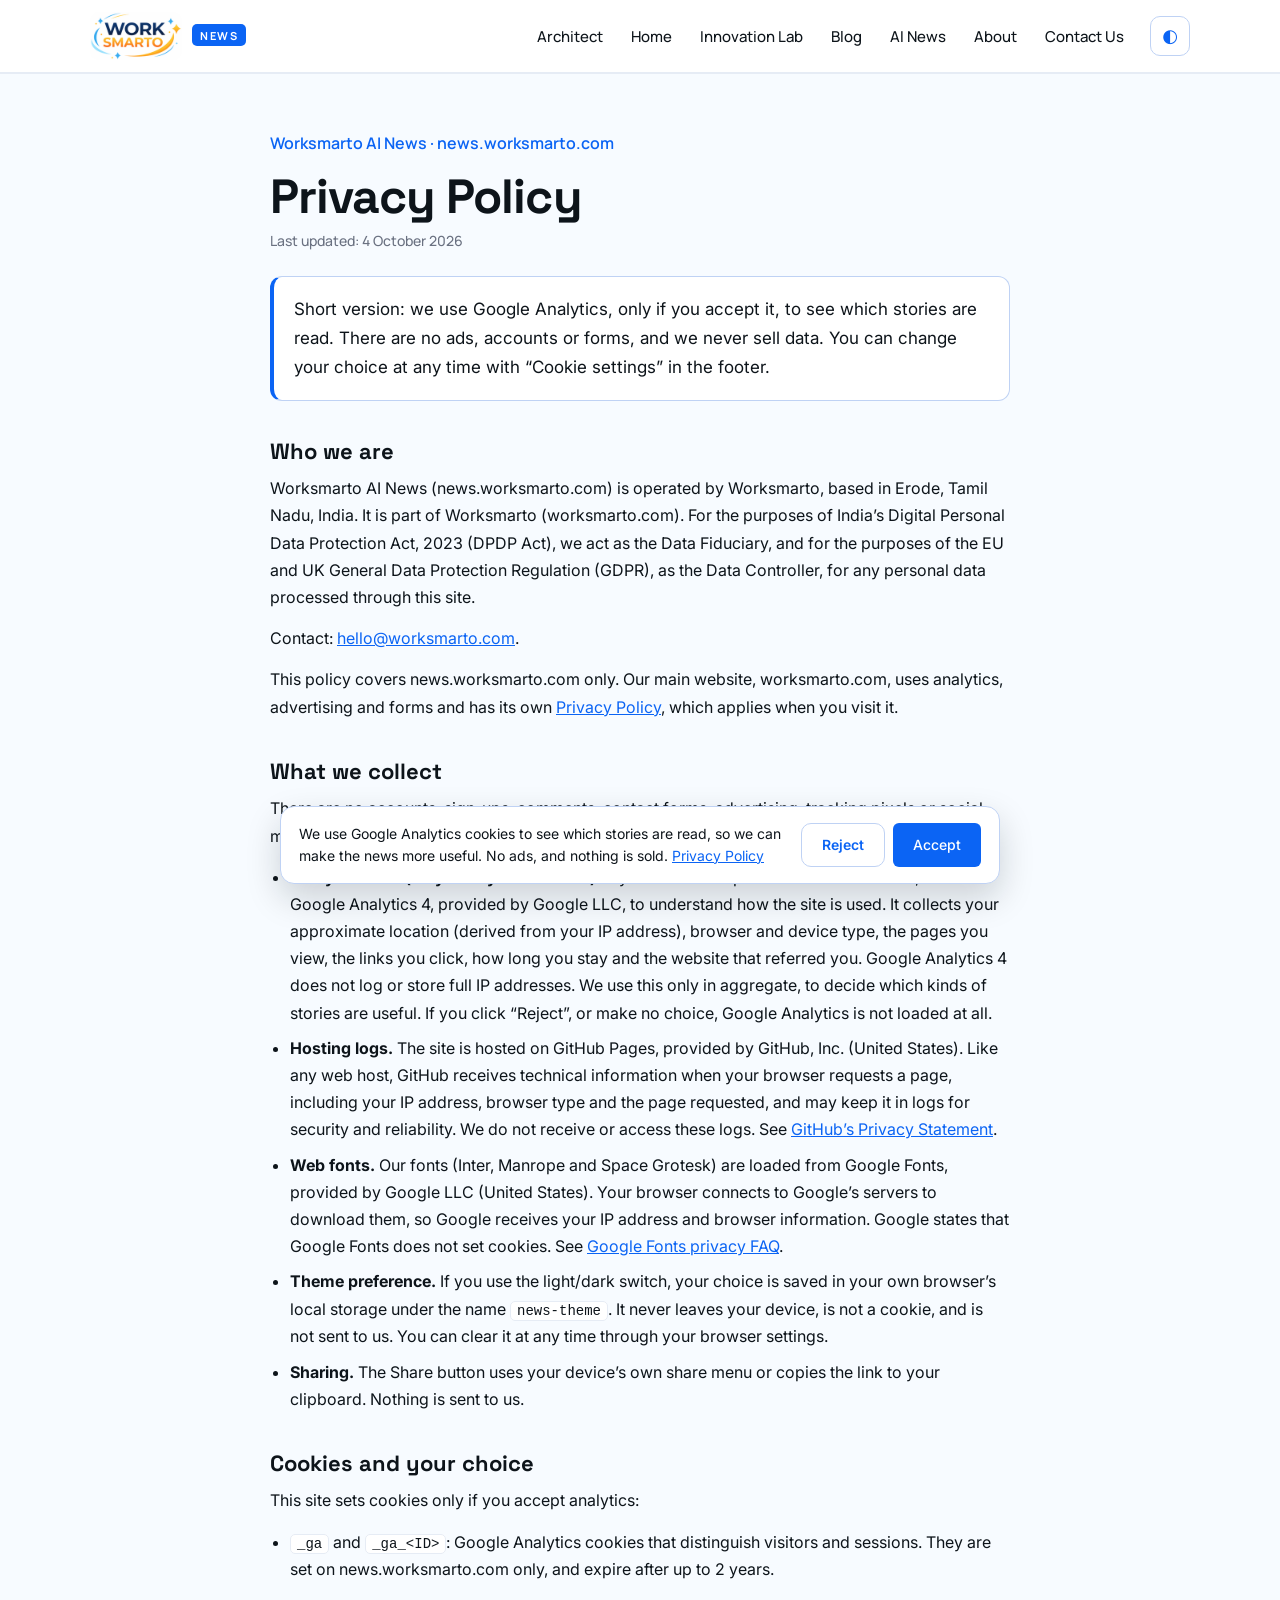
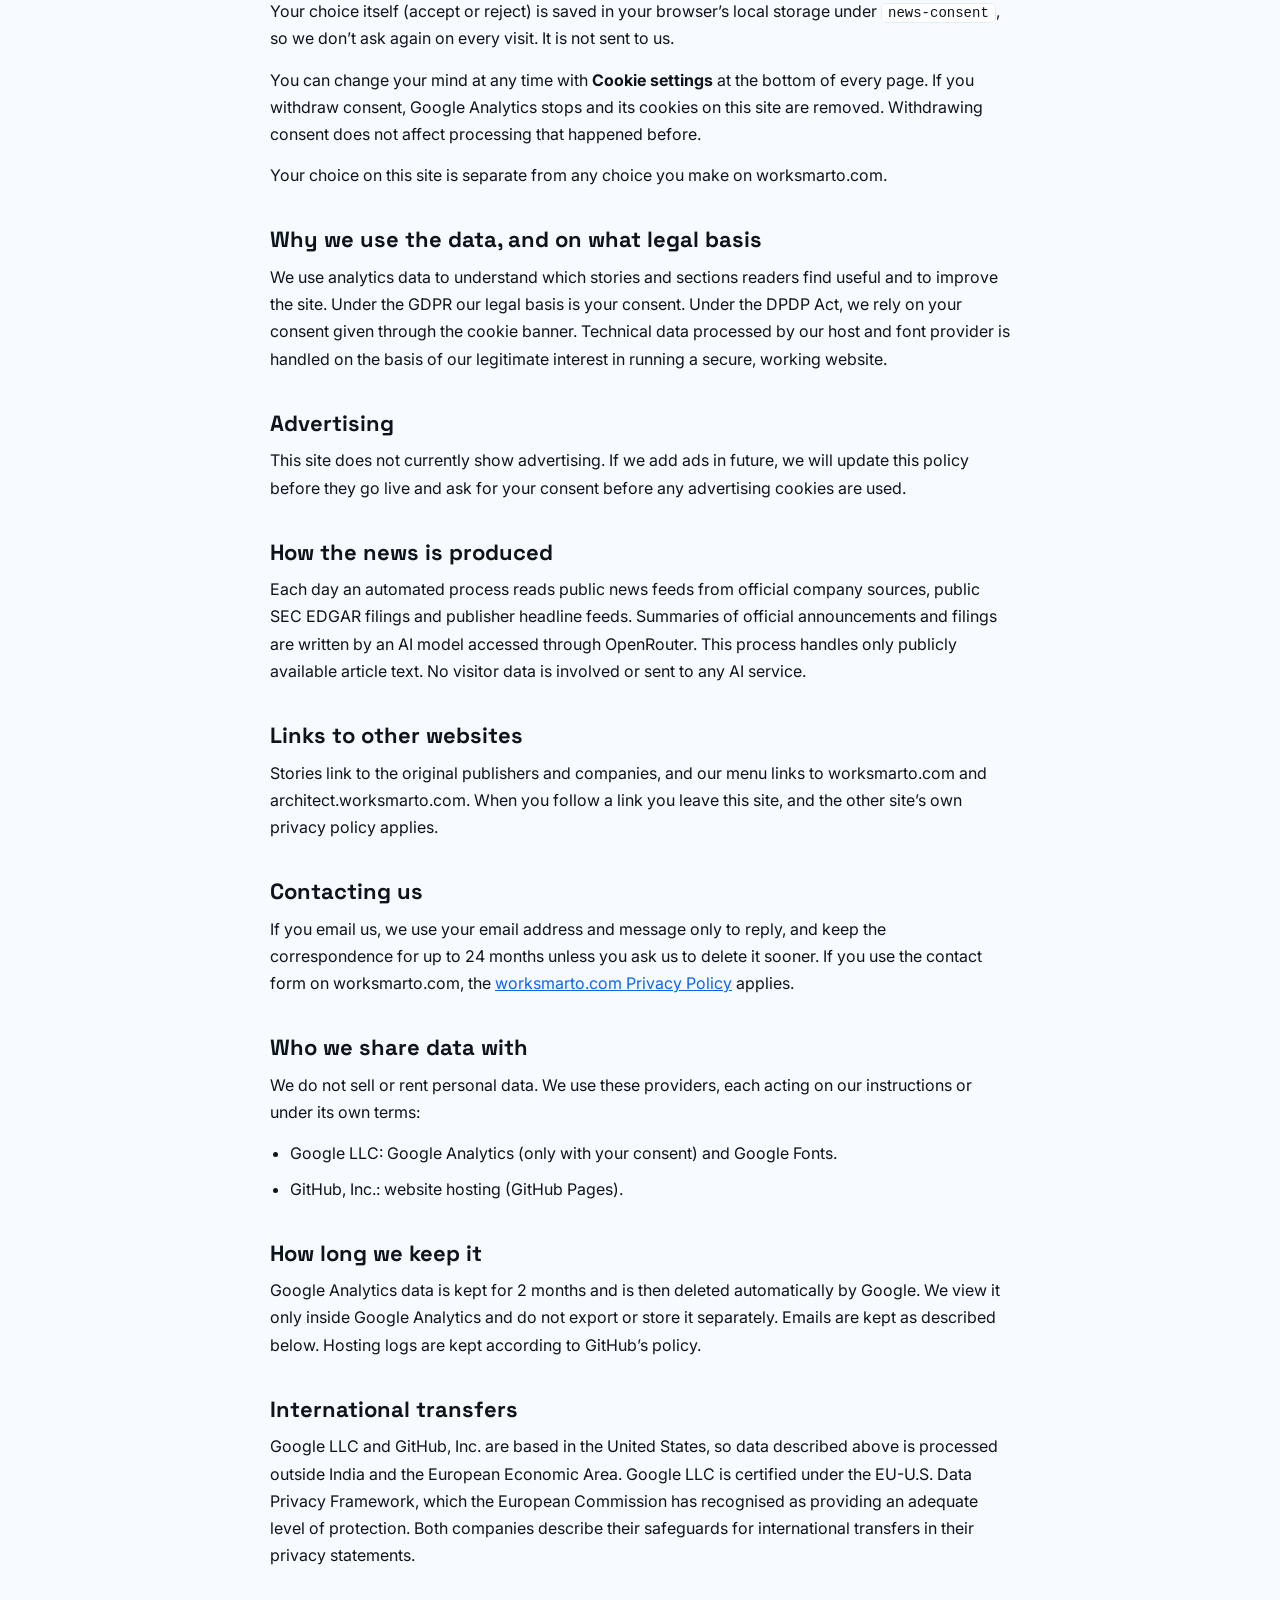
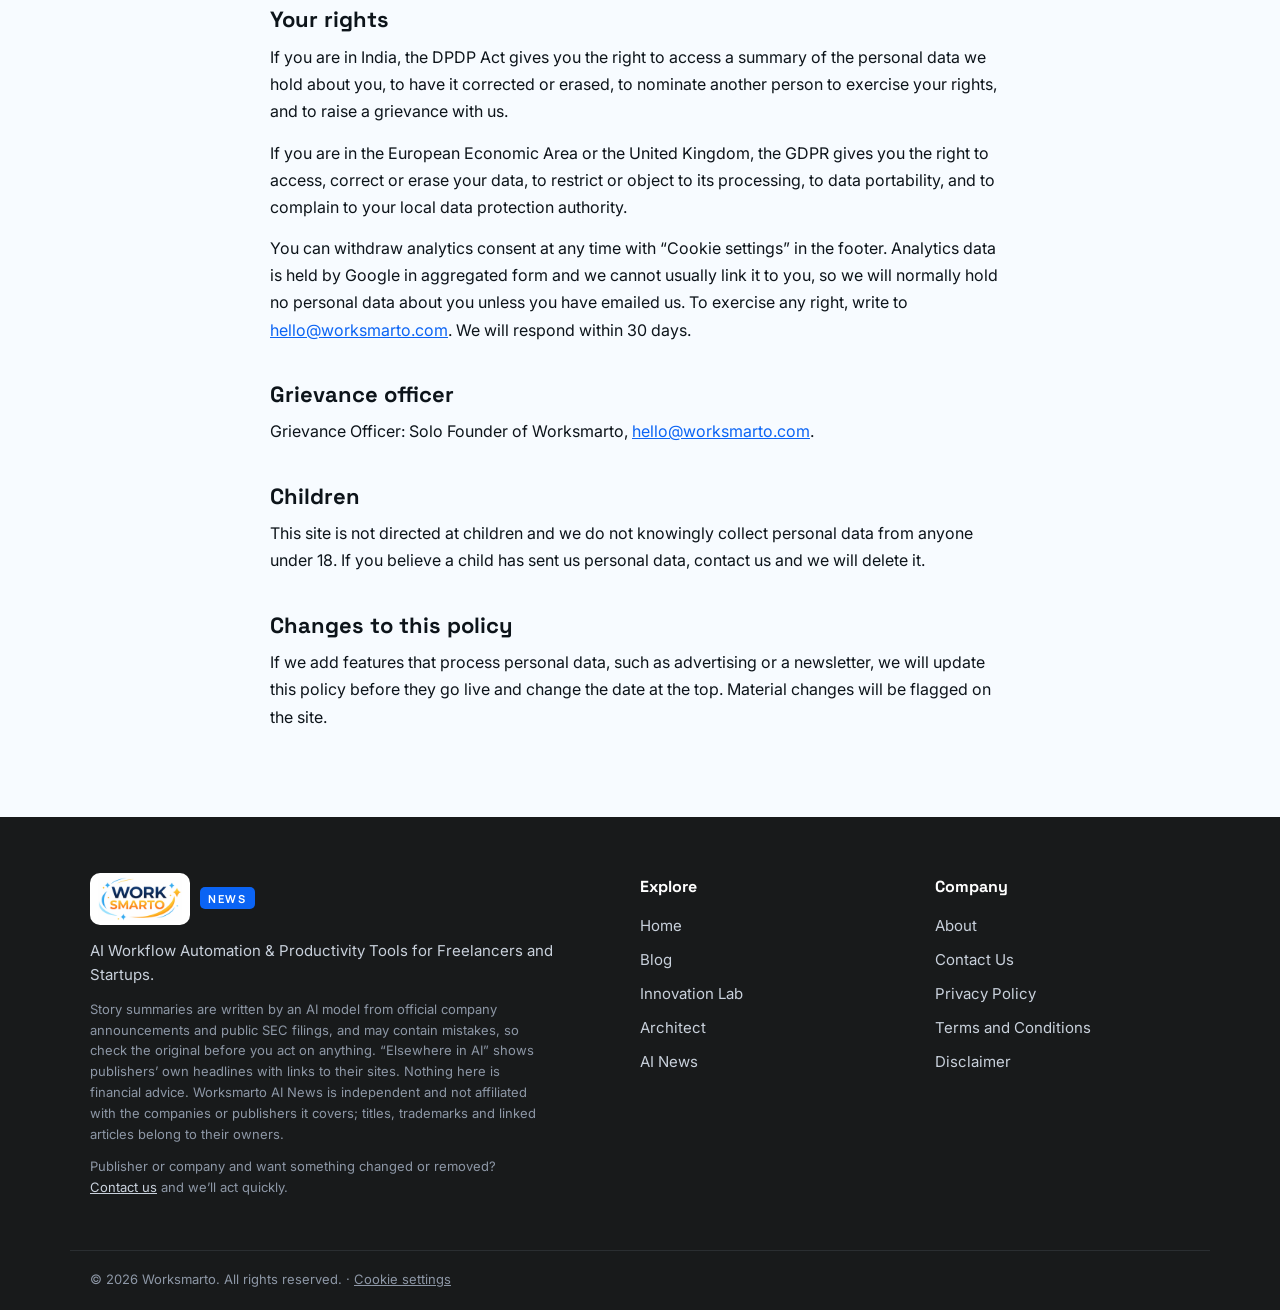
==== commit de97000c: "Version asset URLs so browsers load the latest scripts and styles Co-Authored-By: Claude Opus 5.5 <n" ====
--- a/privacy.html
+++ b/privacy.html
@@ -12,7 +12,7 @@
 <link rel="preconnect" href="https://fonts.googleapis.com">
 <link rel="preconnect" href="https://fonts.gstatic.com" crossorigin>
 <link href="https://fonts.googleapis.com/css2?family=Inter:wght@400;500;600&family=Manrope:wght@500;700&family=Space+Grotesk:wght@500;700&display=swap" rel="stylesheet">
-<link rel="stylesheet" href="assets/style.css">
+<link rel="stylesheet" href="assets/style.css?v=72bbc64">
 </head>
 <body>
 <a class="skip" href="#content">Skip to content</a>
@@ -145,6 +145,6 @@
   <div class="wrap foot-base">© <span id="year">2026</span> Worksmarto. All rights reserved.</div>
 </footer>
 
-<script src="assets/site.js" defer></script>
+<script src="assets/site.js?v=72bbc64" defer></script>
 </body>
 </html>
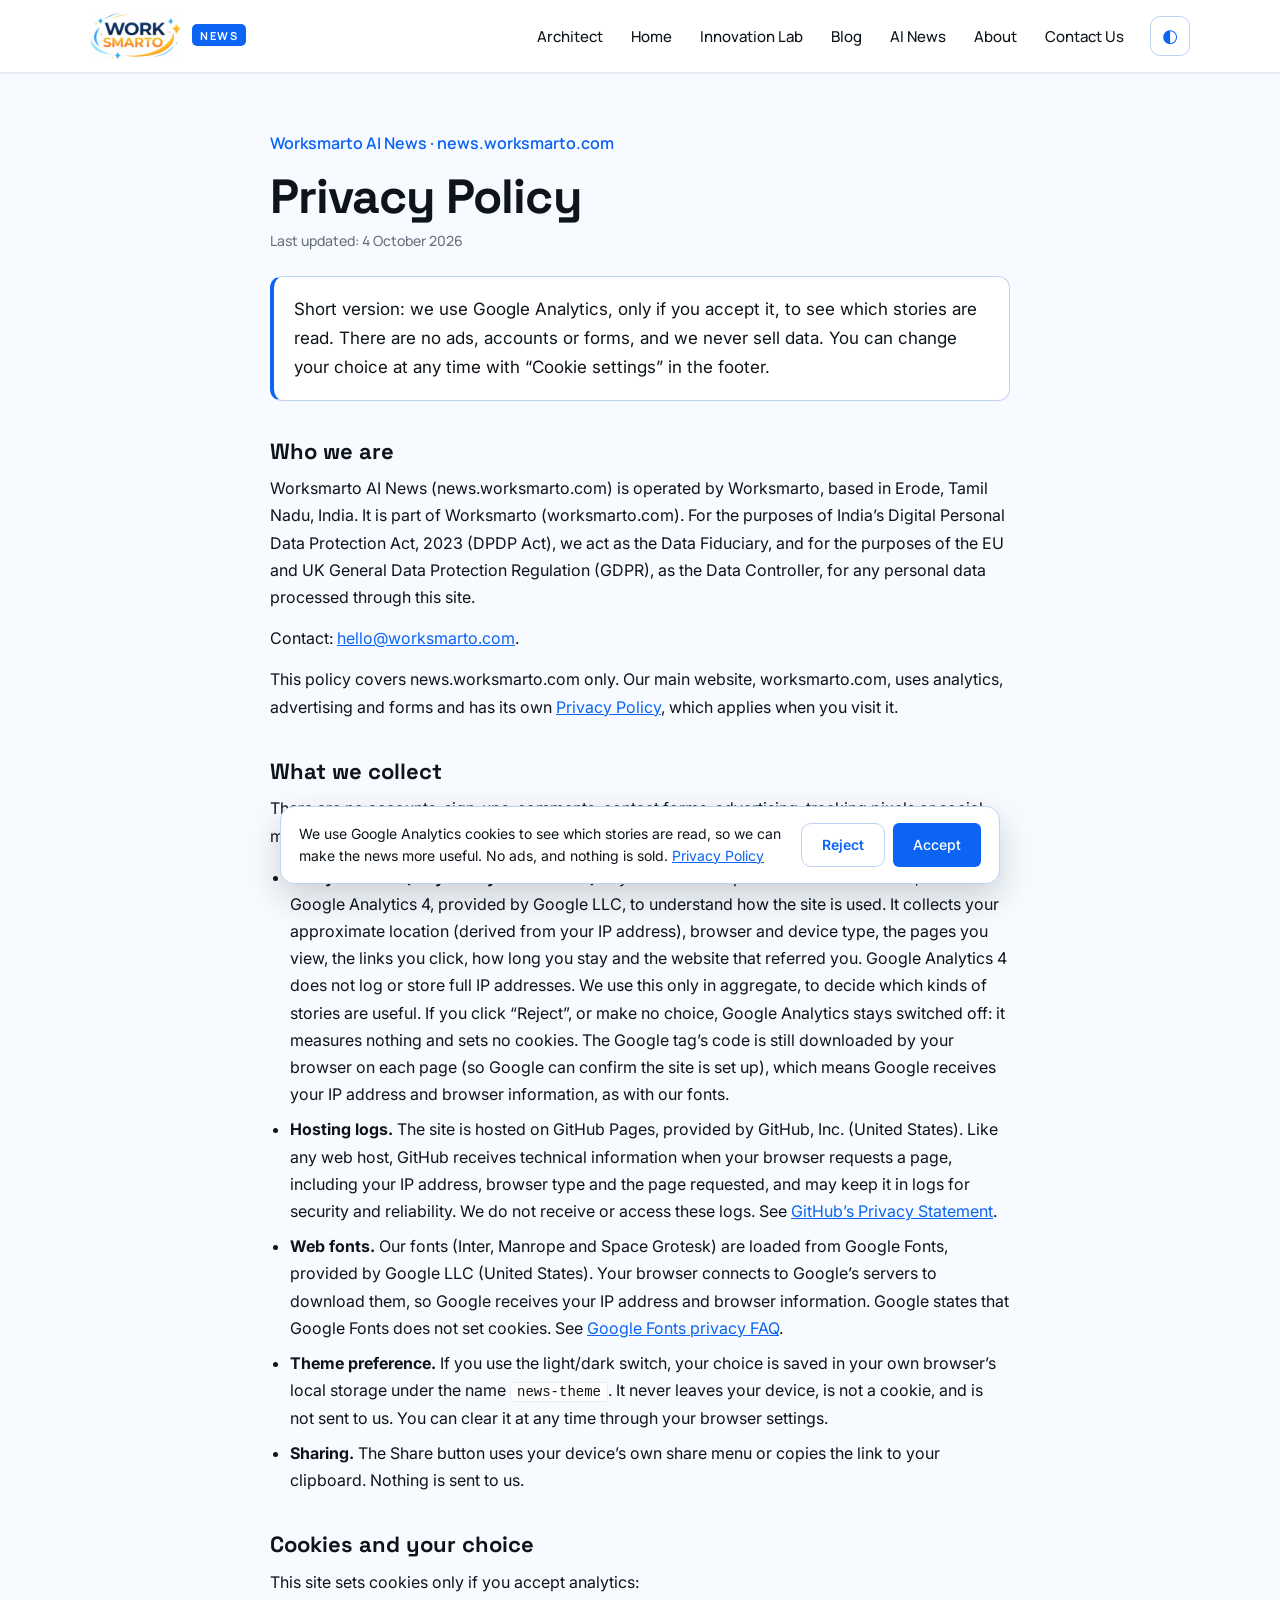
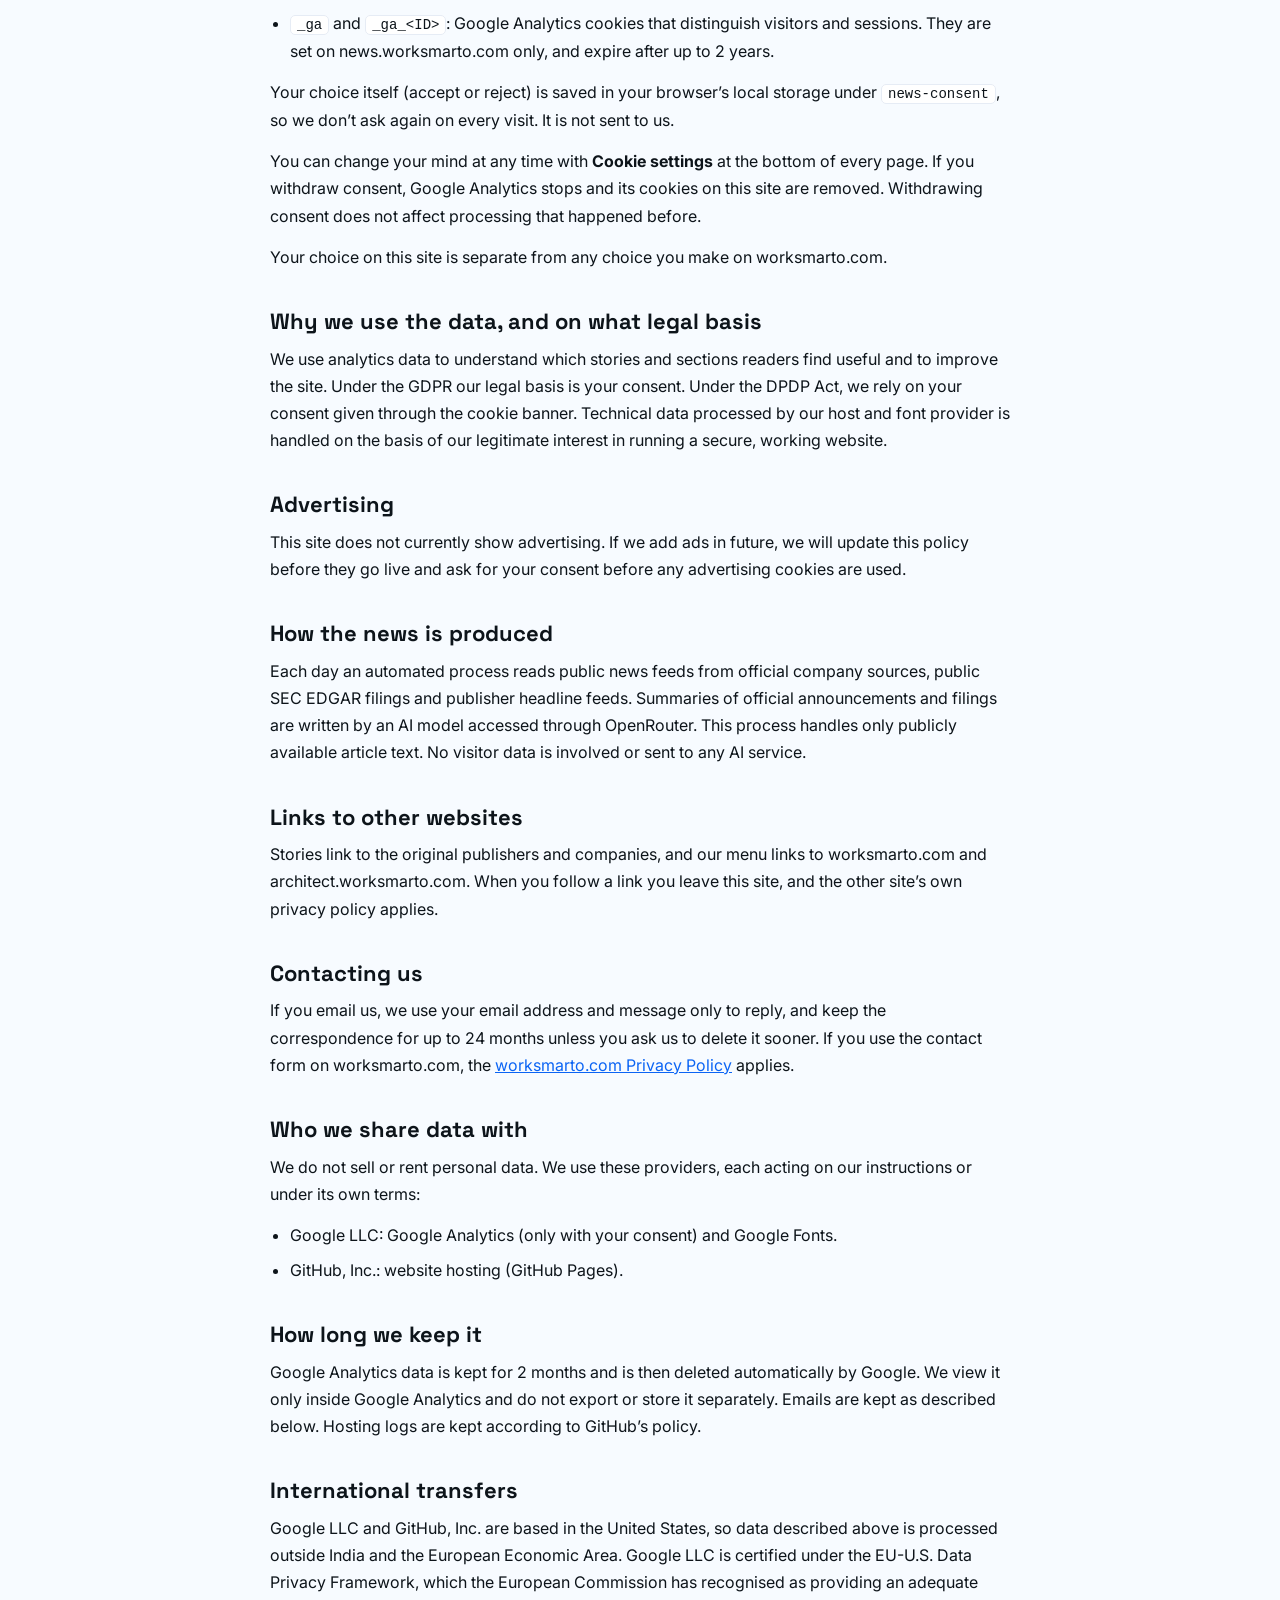
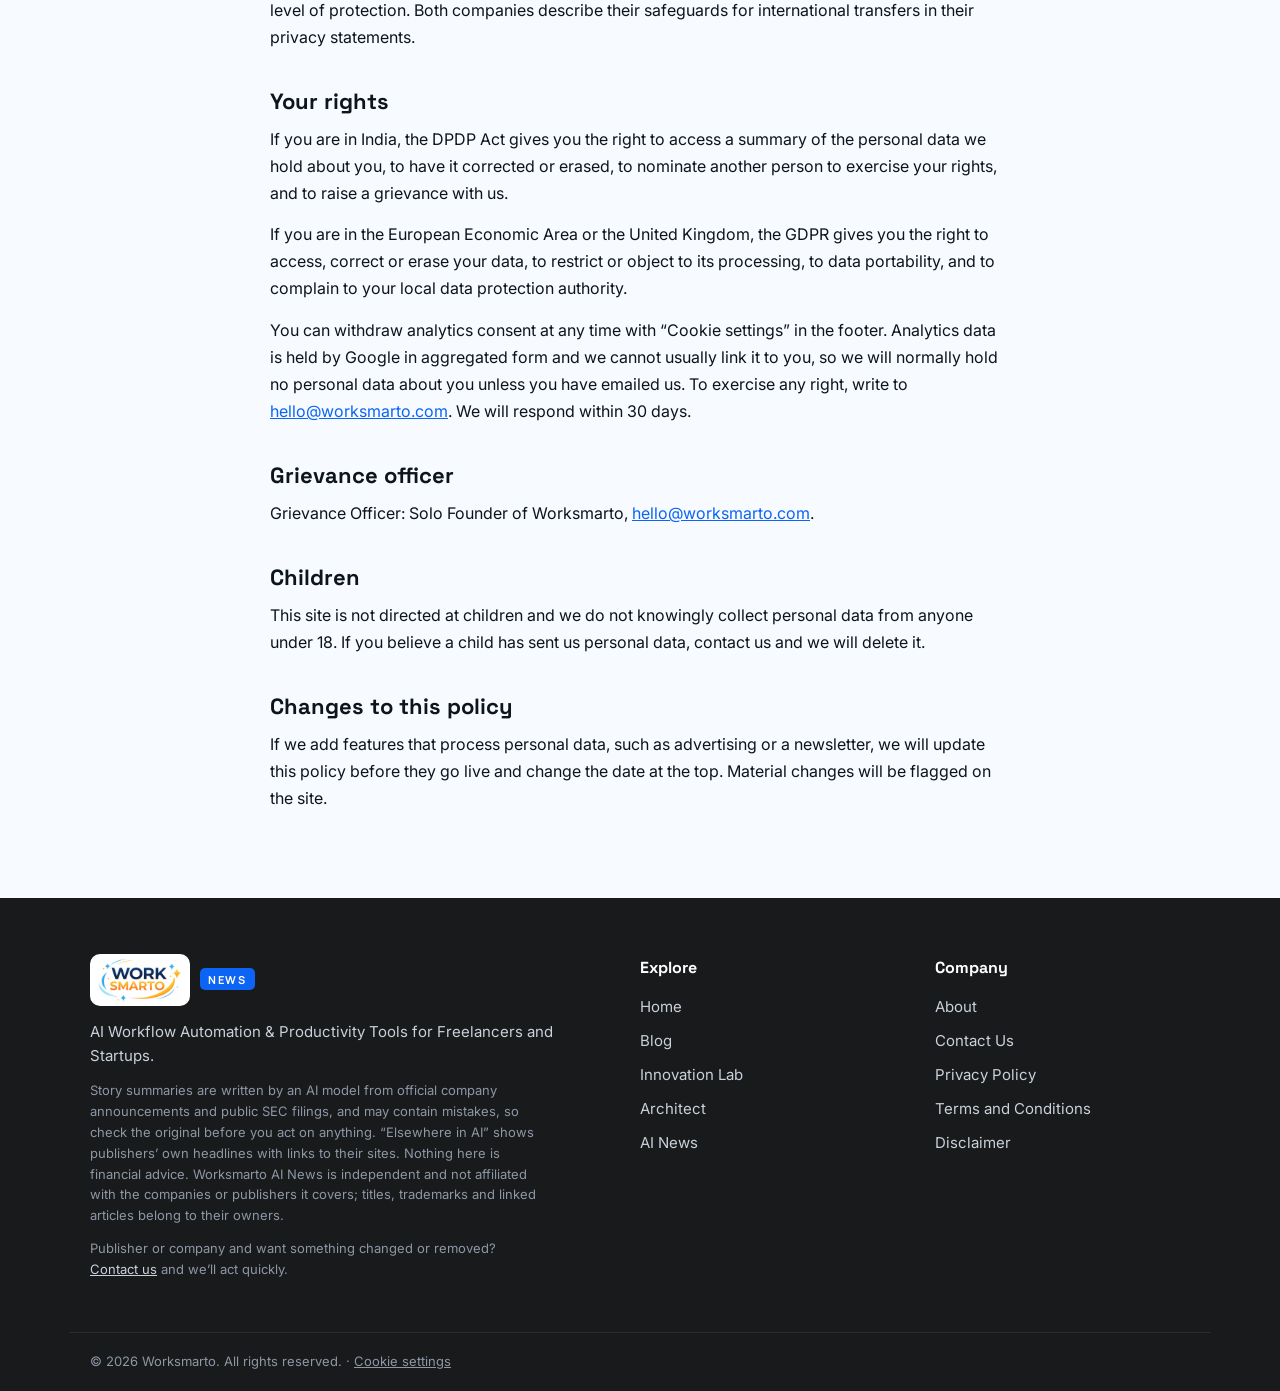
==== commit 679d9848: "Put the Google tag in every page head with consent denied by default Google Analytics' setup check l" ====
--- a/privacy.html
+++ b/privacy.html
@@ -3,6 +3,15 @@
 <head>
 <meta charset="UTF-8">
 <meta name="viewport" content="width=device-width, initial-scale=1, viewport-fit=cover">
+<!-- Google tag (gtag.js). Consent is denied by default: nothing is measured and no cookies are set until the visitor clicks Accept (see assets/site.js). -->
+<script async src="https://www.googletagmanager.com/gtag/js?id=G-ZFN1DT0BP6"></script>
+<script>
+  window.dataLayer = window.dataLayer || [];
+  function gtag(){dataLayer.push(arguments);}
+  gtag('consent', 'default', { ad_storage: 'denied', ad_user_data: 'denied', ad_personalization: 'denied', analytics_storage: 'denied' });
+  gtag('js', new Date());
+  try { if (localStorage.getItem('news-consent') === 'granted') { gtag('consent', 'update', { analytics_storage: 'granted' }); gtag('config', 'G-ZFN1DT0BP6', { cookie_domain: location.hostname }); window.__gaConfigured = true; } } catch (e) {}
+</script>
 <title>Privacy Policy — Worksmarto AI News</title>
 <meta name="description" content="How Worksmarto AI News (news.worksmarto.com) handles data: no cookies, no analytics, no advertising.">
 <meta name="theme-color" content="#0B64F4">
@@ -12,7 +21,7 @@
 <link rel="preconnect" href="https://fonts.googleapis.com">
 <link rel="preconnect" href="https://fonts.gstatic.com" crossorigin>
 <link href="https://fonts.googleapis.com/css2?family=Inter:wght@400;500;600&family=Manrope:wght@500;700&family=Space+Grotesk:wght@500;700&display=swap" rel="stylesheet">
-<link rel="stylesheet" href="assets/style.css?v=72bbc64">
+<link rel="stylesheet" href="assets/style.css?v=de97000-2">
 </head>
 <body>
 <a class="skip" href="#content">Skip to content</a>
@@ -53,7 +62,7 @@
     <h2>What we collect</h2>
     <p>There are no accounts, sign-ups, comments, contact forms, advertising, tracking pixels or social media widgets on this site. The data processing that does happen is described below.</p>
     <ul>
-      <li id="analytics"><strong>Analytics data (only with your consent).</strong> If you click “Accept” on the cookie banner, we use Google Analytics 4, provided by Google LLC, to understand how the site is used. It collects your approximate location (derived from your IP address), browser and device type, the pages you view, the links you click, how long you stay and the website that referred you. Google Analytics 4 does not log or store full IP addresses. We use this only in aggregate, to decide which kinds of stories are useful. If you click “Reject”, or make no choice, Google Analytics is not loaded at all.</li>
+      <li id="analytics"><strong>Analytics data (only with your consent).</strong> If you click “Accept” on the cookie banner, we use Google Analytics 4, provided by Google LLC, to understand how the site is used. It collects your approximate location (derived from your IP address), browser and device type, the pages you view, the links you click, how long you stay and the website that referred you. Google Analytics 4 does not log or store full IP addresses. We use this only in aggregate, to decide which kinds of stories are useful. If you click “Reject”, or make no choice, Google Analytics stays switched off: it measures nothing and sets no cookies. The Google tag’s code is still downloaded by your browser on each page (so Google can confirm the site is set up), which means Google receives your IP address and browser information, as with our fonts.</li>
       <li><strong>Hosting logs.</strong> The site is hosted on GitHub Pages, provided by GitHub, Inc. (United States). Like any web host, GitHub receives technical information when your browser requests a page, including your IP address, browser type and the page requested, and may keep it in logs for security and reliability. We do not receive or access these logs. See <a href="https://docs.github.com/en/site-policy/privacy-policies/github-general-privacy-statement" target="_blank" rel="noopener">GitHub’s Privacy Statement</a>.</li>
       <li><strong>Web fonts.</strong> Our fonts (Inter, Manrope and Space Grotesk) are loaded from Google Fonts, provided by Google LLC (United States). Your browser connects to Google’s servers to download them, so Google receives your IP address and browser information. Google states that Google Fonts does not set cookies. See <a href="https://developers.google.com/fonts/faq/privacy" target="_blank" rel="noopener">Google Fonts privacy FAQ</a>.</li>
       <li><strong>Theme preference.</strong> If you use the light/dark switch, your choice is saved in your own browser’s local storage under the name <code>news-theme</code>. It never leaves your device, is not a cookie, and is not sent to us. You can clear it at any time through your browser settings.</li>
@@ -145,6 +154,6 @@
   <div class="wrap foot-base">© <span id="year">2026</span> Worksmarto. All rights reserved.</div>
 </footer>
 
-<script src="assets/site.js?v=72bbc64" defer></script>
+<script src="assets/site.js?v=de97000-2" defer></script>
 </body>
 </html>
